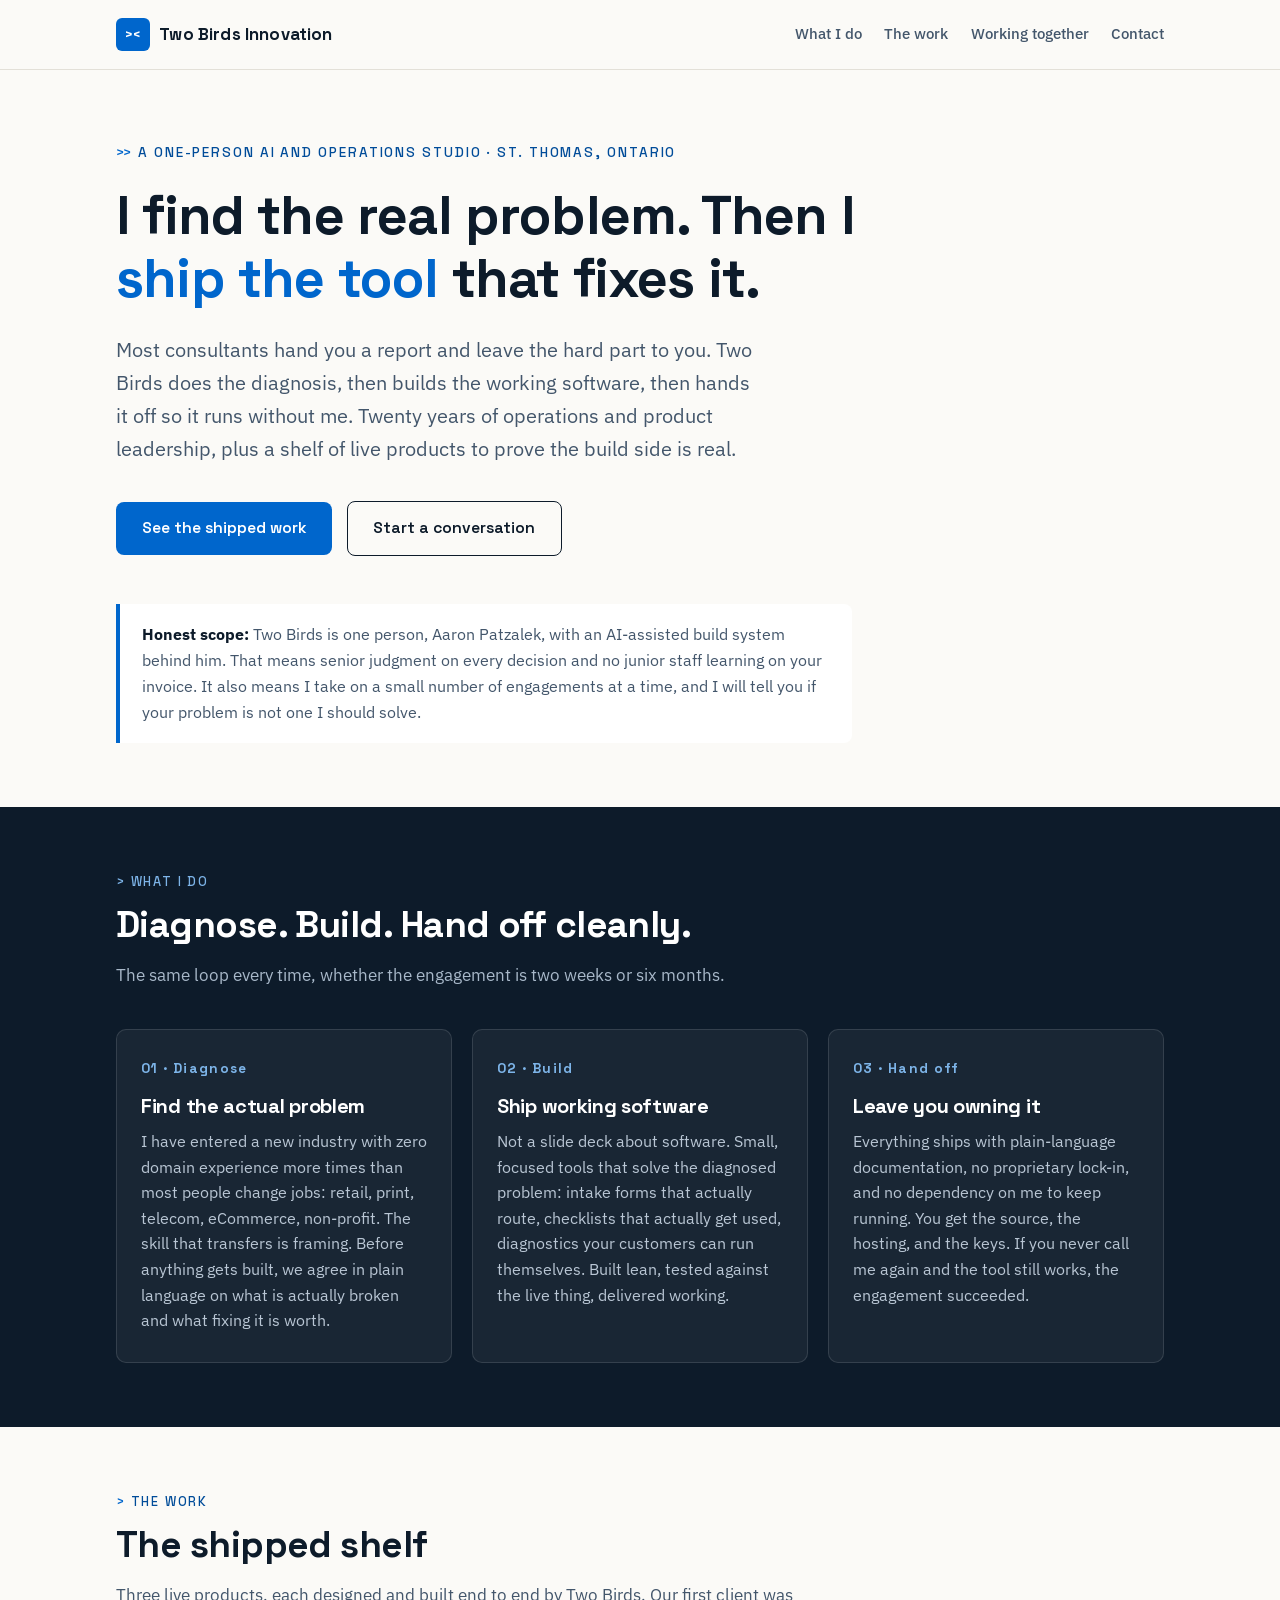
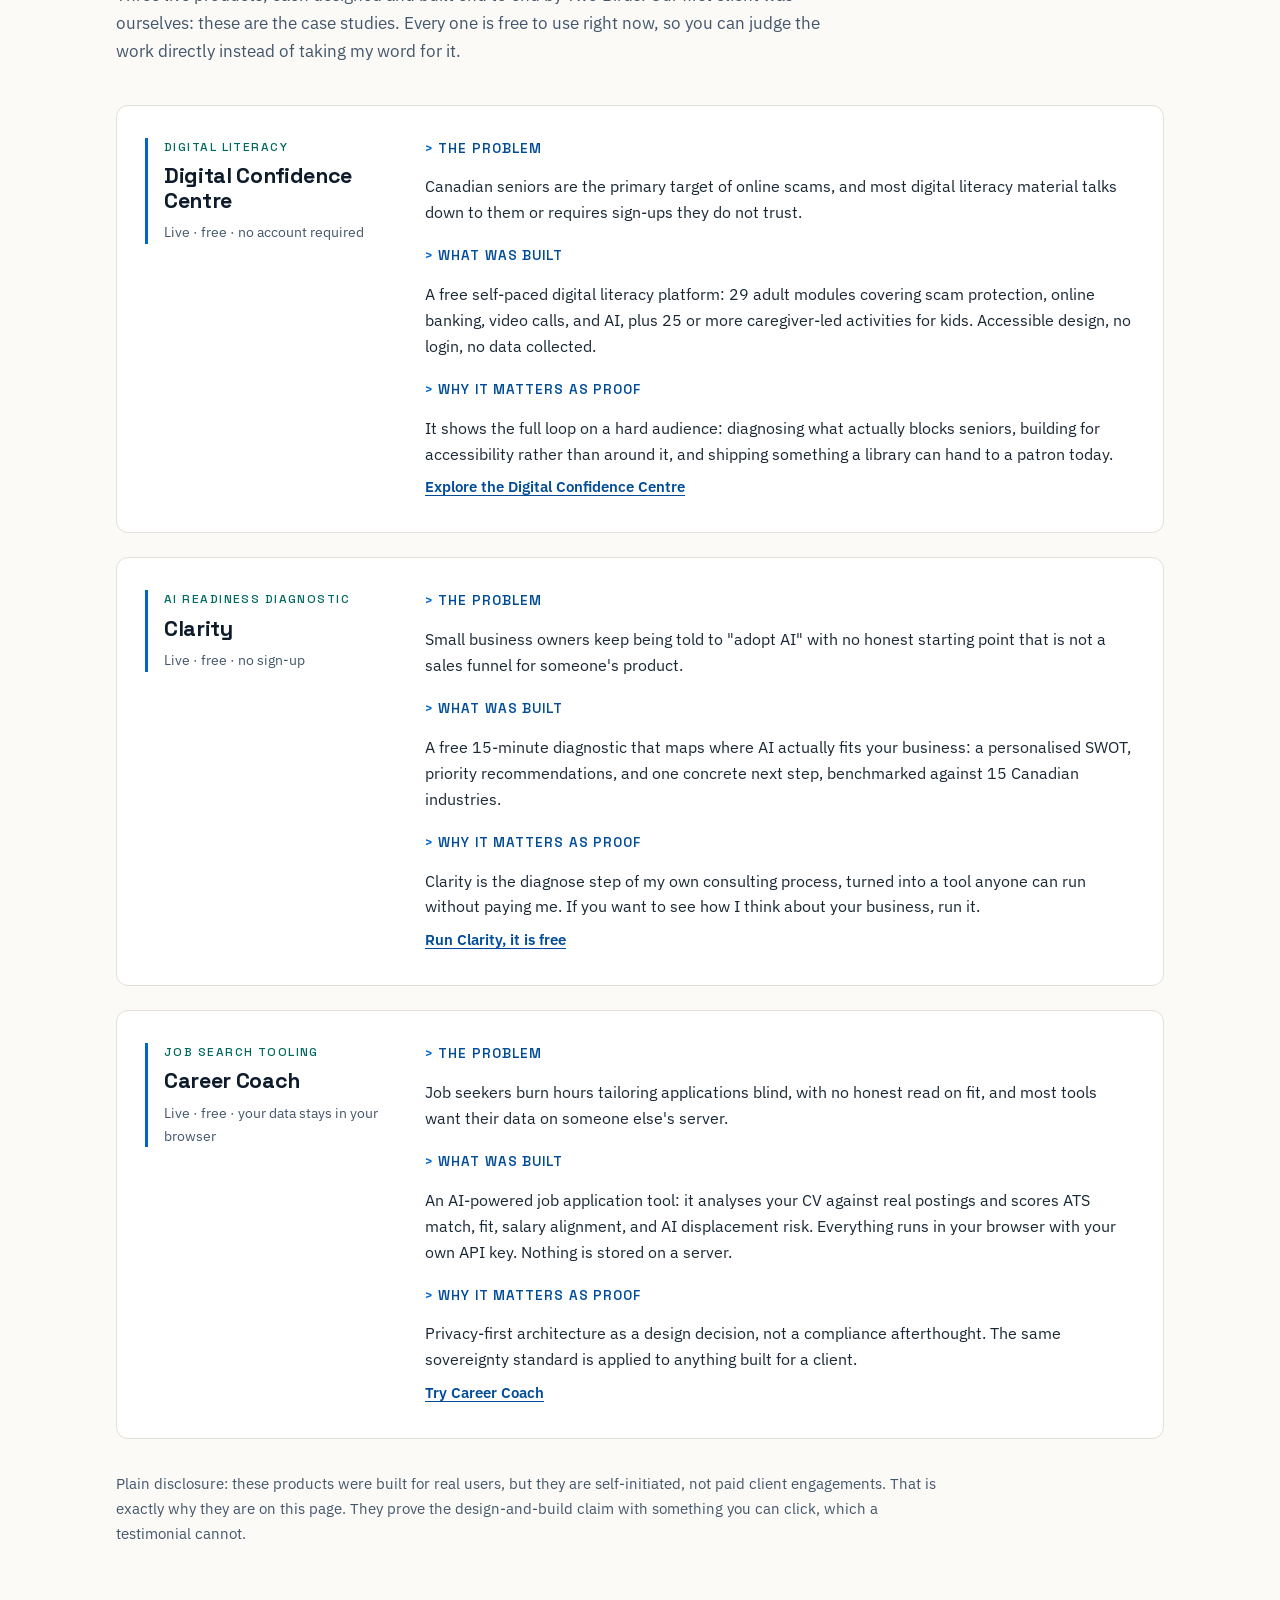
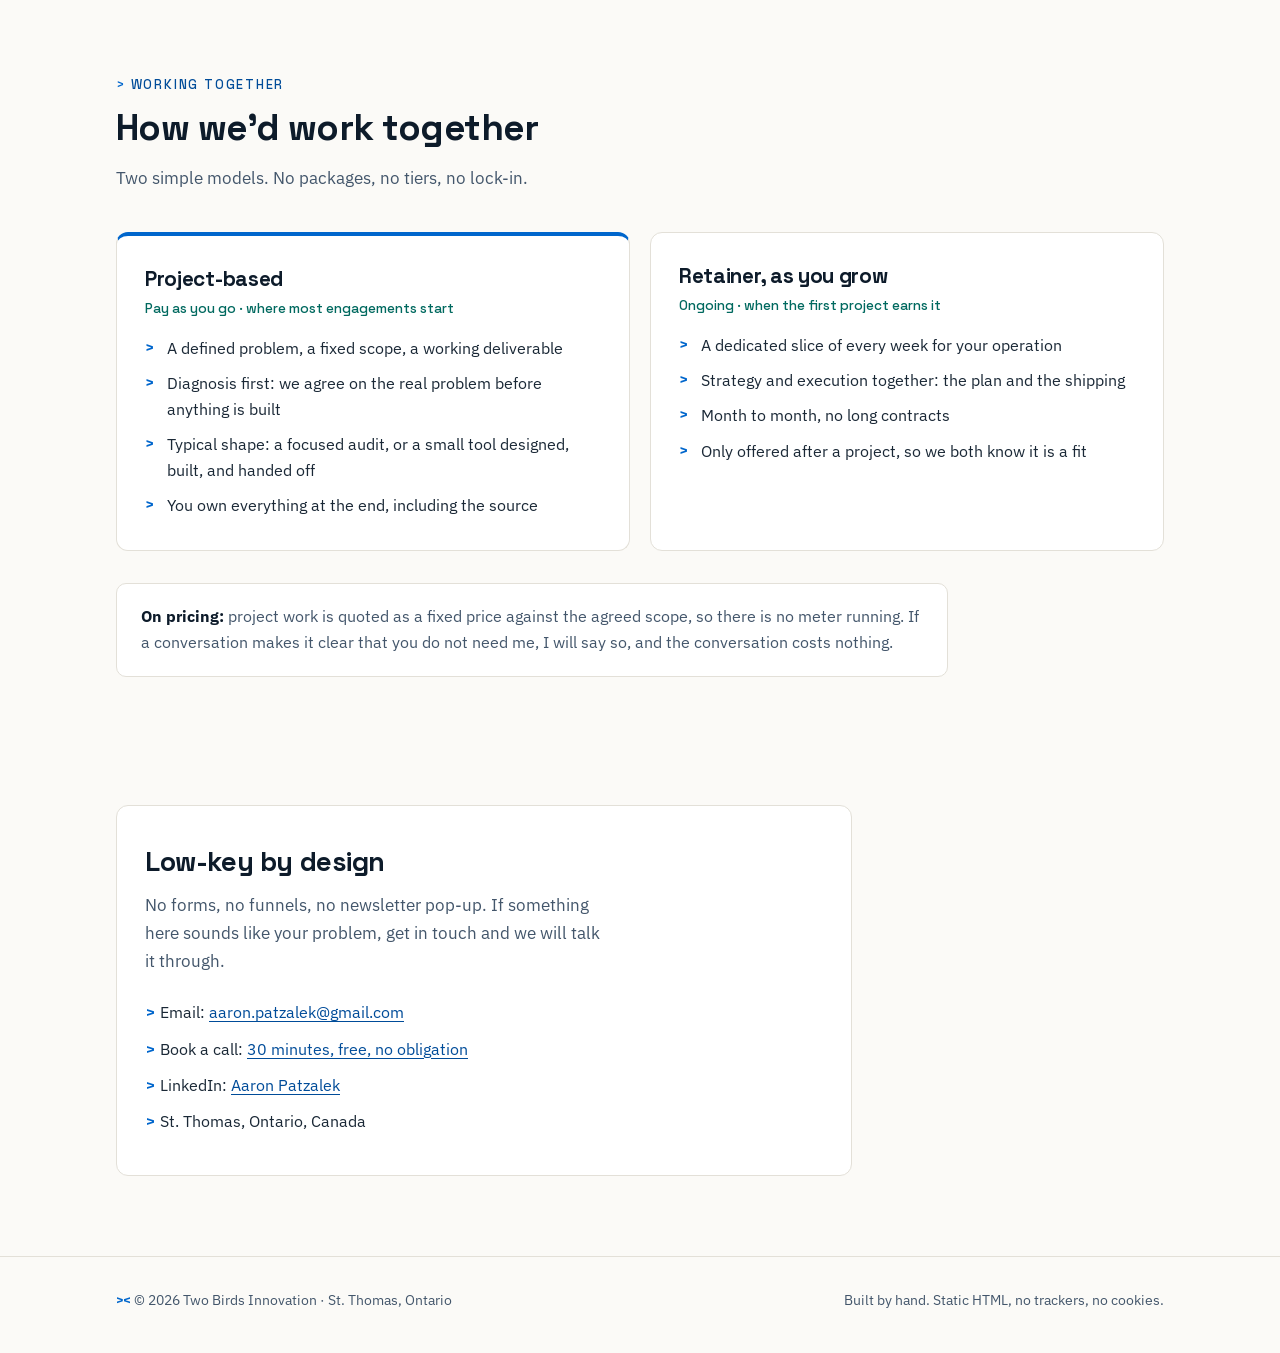
==== v2-lab/index.html @ 388120e2 "design(v2-lab): Two Birds consulting site v2 -- advise-and-ship positioning (lab only, live untouche" ====
<!DOCTYPE html>
<html lang="en-CA">
<head>
    <meta charset="UTF-8">
    <meta name="viewport" content="width=device-width, initial-scale=1.0">
    <title>Two Birds Innovation: I find the real problem, then I ship the tool that fixes it</title>
    <meta name="description" content="Two Birds Innovation is a one-person AI and operations studio in St. Thomas, Ontario. Diagnosis first, then working software, then a clean handoff. Proof: the Digital Confidence Centre, Clarity, and Career Coach, all designed and built here.">
    <meta name="robots" content="noindex, nofollow">
    <style>
        /* ============================================================
           Two Birds Innovation, v2 lab
           Brand: Two Birds Blue #0066CC, Deep Navy #0D1B2A, chevrons.
           Fonts: Space Grotesk (headings) + IBM Plex Sans (body),
           served locally from ./fonts/, no CDN. System fallbacks.
           ============================================================ */

        @font-face {
            font-family: 'Space Grotesk';
            src: url('fonts/space-grotesk/space-grotesk-latin.woff2') format('woff2');
            font-weight: 300 700;
            font-display: swap;
        }
        @font-face {
            font-family: 'IBM Plex Sans';
            src: url('fonts/ibm-plex-sans/ibm-plex-sans-var-latin.woff2') format('woff2');
            font-weight: 100 700;
            font-display: swap;
        }
        @font-face {
            font-family: 'IBM Plex Sans';
            src: url('fonts/ibm-plex-sans/ibm-plex-sans-italic-var-latin.woff2') format('woff2');
            font-weight: 100 700;
            font-style: italic;
            font-display: swap;
        }

        :root {
            color-scheme: light;
            --blue: #0066CC;
            --blue-deep: #004C99;
            --navy: #0D1B2A;
            --ink: #1a2836;
            --ink-soft: #43566b;
            --paper: #fbfaf7;
            --card: #ffffff;
            --line: #e3e0d8;
            --teal: #00695f;
            --heading: 'Space Grotesk', -apple-system, 'Segoe UI', sans-serif;
            --body: 'IBM Plex Sans', -apple-system, 'Segoe UI', sans-serif;
            --max: 68rem;
        }

        * { box-sizing: border-box; margin: 0; padding: 0; }

        html { scroll-behavior: smooth; }
        @media (prefers-reduced-motion: reduce) {
            html { scroll-behavior: auto; }
            *, *::before, *::after { transition: none !important; animation: none !important; }
        }

        body {
            font-family: var(--body);
            font-size: 1.0625rem;
            line-height: 1.65;
            color: var(--ink);
            background: var(--paper);
            -webkit-font-smoothing: antialiased;
        }

        h1, h2, h3 { font-family: var(--heading); color: var(--navy); line-height: 1.15; letter-spacing: -0.015em; }

        a { color: var(--blue-deep); text-decoration-thickness: 1px; text-underline-offset: 3px; }
        a:hover { color: var(--blue); }
        a:focus-visible, button:focus-visible {
            outline: 3px solid var(--blue);
            outline-offset: 3px;
            border-radius: 2px;
        }

        .skip-link {
            position: absolute;
            left: -9999px;
            top: 0;
            background: var(--navy);
            color: #fff;
            padding: 0.75rem 1.25rem;
            z-index: 100;
        }
        .skip-link:focus { left: 0.5rem; top: 0.5rem; }

        .wrap { max-width: var(--max); margin: 0 auto; padding: 0 1.25rem; }

        /* ---------- header ---------- */
        .site-header {
            border-bottom: 1px solid var(--line);
            background: var(--paper);
        }
        .site-header .wrap {
            display: flex;
            align-items: center;
            justify-content: space-between;
            gap: 1rem;
            padding-top: 1.1rem;
            padding-bottom: 1.1rem;
            flex-wrap: wrap;
        }
        .wordmark {
            display: inline-flex;
            align-items: center;
            gap: 0.6rem;
            font-family: var(--heading);
            font-weight: 700;
            font-size: 1.05rem;
            color: var(--navy);
            text-decoration: none;
            letter-spacing: 0.01em;
        }
        .wordmark:hover { color: var(--navy); }
        .chev-mark {
            display: inline-grid;
            place-items: center;
            width: 2.1rem;
            height: 2.1rem;
            background: var(--blue);
            color: #fff;
            border-radius: 6px;
            font-family: var(--heading);
            font-weight: 700;
            font-size: 0.85rem;
            line-height: 1;
            letter-spacing: -0.05em;
        }
        .site-nav { display: flex; gap: 1.4rem; flex-wrap: wrap; }
        .site-nav a {
            font-size: 0.92rem;
            font-weight: 500;
            color: var(--ink-soft);
            text-decoration: none;
        }
        .site-nav a:hover { color: var(--blue-deep); text-decoration: underline; }

        /* ---------- hero ---------- */
        .hero { padding: 4.5rem 0 4rem; }
        .hero .kicker {
            font-family: var(--heading);
            font-size: 0.85rem;
            font-weight: 500;
            letter-spacing: 0.14em;
            text-transform: uppercase;
            color: var(--blue-deep);
            margin-bottom: 1.25rem;
        }
        .hero .kicker::before { content: '\003E\003E\00A0\00A0'; color: var(--blue); letter-spacing: -0.1em; margin-right: 0.4em; }
        .hero h1 {
            font-size: clamp(2rem, 5.5vw, 3.4rem);
            font-weight: 700;
            max-width: 21ch;
            margin-bottom: 1.5rem;
        }
        .hero h1 em { font-style: normal; color: var(--blue); }
        .hero .lede {
            font-size: clamp(1.05rem, 2.2vw, 1.25rem);
            color: var(--ink-soft);
            max-width: 54ch;
            margin-bottom: 2.25rem;
        }
        .cta-row { display: flex; gap: 0.9rem; flex-wrap: wrap; align-items: center; }
        .btn {
            display: inline-block;
            font-family: var(--heading);
            font-weight: 600;
            font-size: 0.98rem;
            padding: 0.85rem 1.6rem;
            border-radius: 8px;
            text-decoration: none;
            transition: background-color 0.15s ease, color 0.15s ease;
        }
        .btn-primary { background: var(--blue); color: #fff; }
        .btn-primary:hover { background: var(--blue-deep); color: #fff; }
        .btn-ghost { color: var(--navy); border: 1.5px solid var(--navy); background: transparent; }
        .btn-ghost:hover { background: var(--navy); color: #fff; }

        .hero-honest {
            margin-top: 3rem;
            padding: 1.1rem 1.4rem;
            border-left: 4px solid var(--blue);
            background: #fff;
            border-radius: 0 8px 8px 0;
            max-width: 46rem;
            font-size: 0.98rem;
            color: var(--ink-soft);
        }
        .hero-honest strong { color: var(--navy); }

        /* ---------- section scaffolding ---------- */
        section { padding: 4rem 0; }
        .sec-head { margin-bottom: 2.5rem; max-width: 46rem; }
        .sec-head .kicker {
            font-family: var(--heading);
            font-size: 0.8rem;
            font-weight: 500;
            letter-spacing: 0.14em;
            text-transform: uppercase;
            color: var(--blue-deep);
            margin-bottom: 0.75rem;
        }
        .sec-head .kicker::before { content: '\003E\00A0'; color: var(--blue); }
        .sec-head h2 { font-size: clamp(1.6rem, 3.6vw, 2.3rem); margin-bottom: 0.9rem; }
        .sec-head p { color: var(--ink-soft); }

        /* ---------- what I do ---------- */
        .band { background: var(--navy); color: #dbe4ee; }
        .band .sec-head h2 { color: #fff; }
        .band .sec-head .kicker { color: #7db4e8; }
        .band .sec-head .kicker::before { color: #7db4e8; }
        .band .sec-head p { color: #a8b8c9; }
        .three-col {
            display: grid;
            gap: 1.25rem;
            grid-template-columns: 1fr;
        }
        @media (min-width: 760px) { .three-col { grid-template-columns: repeat(3, 1fr); } }
        .do-card {
            background: rgba(255, 255, 255, 0.05);
            border: 1px solid rgba(255, 255, 255, 0.12);
            border-radius: 10px;
            padding: 1.75rem 1.5rem;
        }
        .do-card .step {
            font-family: var(--heading);
            font-weight: 700;
            font-size: 0.85rem;
            letter-spacing: 0.1em;
            color: #7db4e8;
            margin-bottom: 0.9rem;
        }
        .do-card h3 { color: #fff; font-size: 1.25rem; margin-bottom: 0.7rem; }
        .do-card p { font-size: 0.97rem; color: #b9c6d4; }

        /* ---------- shelf / case studies ---------- */
        .case-list { display: grid; gap: 1.5rem; }
        .case {
            background: var(--card);
            border: 1px solid var(--line);
            border-radius: 12px;
            padding: 2rem 1.75rem;
            display: grid;
            gap: 1.5rem;
            grid-template-columns: 1fr;
        }
        @media (min-width: 820px) { .case { grid-template-columns: 16rem 1fr; } }
        .case-id { border-left: 3px solid var(--blue); padding-left: 1rem; align-self: start; }
        .case-id .tag {
            font-family: var(--heading);
            font-size: 0.75rem;
            font-weight: 500;
            letter-spacing: 0.12em;
            text-transform: uppercase;
            color: var(--teal);
            display: block;
            margin-bottom: 0.4rem;
        }
        .case-id h3 { font-size: 1.35rem; margin-bottom: 0.5rem; }
        .case-id .status { font-size: 0.85rem; color: var(--ink-soft); }
        .case-body dl { display: grid; gap: 0.9rem; }
        .case-body dt {
            font-family: var(--heading);
            font-weight: 600;
            font-size: 0.85rem;
            letter-spacing: 0.08em;
            text-transform: uppercase;
            color: var(--blue-deep);
        }
        .case-body dt::before { content: '\003E\00A0'; color: var(--blue); }
        .case-body dd { font-size: 0.98rem; color: var(--ink); margin-bottom: 0.3rem; }
        .case-body .case-link { font-weight: 600; font-size: 0.95rem; }

        .shelf-note {
            margin-top: 2rem;
            font-size: 0.95rem;
            color: var(--ink-soft);
            max-width: 52rem;
        }

        /* ---------- how we'd work ---------- */
        .work-grid { display: grid; gap: 1.25rem; grid-template-columns: 1fr; }
        @media (min-width: 760px) { .work-grid { grid-template-columns: 1fr 1fr; } }
        .work-card {
            background: var(--card);
            border: 1px solid var(--line);
            border-radius: 12px;
            padding: 2rem 1.75rem;
        }
        .work-card.lead-card { border-top: 4px solid var(--blue); }
        .work-card h3 { font-size: 1.3rem; margin-bottom: 0.35rem; }
        .work-card .model {
            font-family: var(--heading);
            font-size: 0.85rem;
            color: var(--teal);
            font-weight: 500;
            margin-bottom: 1rem;
        }
        .work-card ul { list-style: none; display: grid; gap: 0.6rem; margin-bottom: 0; }
        .work-card li { padding-left: 1.4rem; position: relative; font-size: 0.97rem; }
        .work-card li::before {
            content: '\003E';
            position: absolute;
            left: 0;
            color: var(--blue);
            font-family: var(--heading);
            font-weight: 700;
        }
        .work-plain {
            margin-top: 2rem;
            padding: 1.25rem 1.5rem;
            background: #fff;
            border: 1px solid var(--line);
            border-radius: 10px;
            font-size: 0.97rem;
            color: var(--ink-soft);
            max-width: 52rem;
        }
        .work-plain strong { color: var(--navy); }

        /* ---------- contact ---------- */
        .contact { padding-bottom: 5rem; }
        .contact-inner {
            border: 1px solid var(--line);
            border-radius: 12px;
            background: var(--card);
            padding: 2.5rem 1.75rem;
            max-width: 46rem;
        }
        .contact-inner h2 { font-size: 1.7rem; margin-bottom: 0.9rem; }
        .contact-inner p { color: var(--ink-soft); margin-bottom: 1.5rem; max-width: 46ch; }
        .contact-lines { list-style: none; display: grid; gap: 0.55rem; font-size: 1rem; }
        .contact-lines li::before { content: '\003E\00A0'; color: var(--blue); font-family: var(--heading); font-weight: 700; }

        /* ---------- footer ---------- */
        .site-footer {
            border-top: 1px solid var(--line);
            padding: 2rem 0 2.5rem;
            font-size: 0.88rem;
            color: var(--ink-soft);
        }
        .site-footer .wrap { display: flex; justify-content: space-between; gap: 1rem; flex-wrap: wrap; }
        .foot-chev { font-family: var(--heading); color: var(--blue); font-weight: 700; letter-spacing: -0.05em; }
    </style>
</head>
<body>
    <a href="#main" class="skip-link">Skip to main content</a>

    <header class="site-header">
        <div class="wrap">
            <a href="#main" class="wordmark">
                <span class="chev-mark" aria-hidden="true">&gt;&lt;</span>
                Two Birds Innovation
            </a>
            <nav class="site-nav" aria-label="Main navigation">
                <a href="#what-i-do">What I do</a>
                <a href="#shelf">The work</a>
                <a href="#working-together">Working together</a>
                <a href="#contact">Contact</a>
            </nav>
        </div>
    </header>

    <main id="main">

        <!-- ================= HERO ================= -->
        <section class="hero" aria-labelledby="hero-h">
            <div class="wrap">
                <p class="kicker">A one-person AI and operations studio &middot; St. Thomas, Ontario</p>
                <h1 id="hero-h">I find the real problem. Then I <em>ship the tool</em> that fixes it.</h1>
                <p class="lede">
                    Most consultants hand you a report and leave the hard part to you.
                    Two Birds does the diagnosis, then builds the working software, then hands it
                    off so it runs without me. Twenty years of operations and product leadership,
                    plus a shelf of live products to prove the build side is real.
                </p>
                <div class="cta-row">
                    <a class="btn btn-primary" href="#shelf">See the shipped work</a>
                    <a class="btn btn-ghost" href="#contact">Start a conversation</a>
                </div>
                <p class="hero-honest">
                    <strong>Honest scope:</strong> Two Birds is one person, Aaron Patzalek, with an
                    AI-assisted build system behind him. That means senior judgment on every decision
                    and no junior staff learning on your invoice. It also means I take on a small
                    number of engagements at a time, and I will tell you if your problem is not one
                    I should solve.
                </p>
            </div>
        </section>

        <!-- ================= WHAT I DO ================= -->
        <section id="what-i-do" class="band" aria-labelledby="what-h">
            <div class="wrap">
                <div class="sec-head">
                    <p class="kicker">What I do</p>
                    <h2 id="what-h">Diagnose. Build. Hand off cleanly.</h2>
                    <p>The same loop every time, whether the engagement is two weeks or six months.</p>
                </div>
                <div class="three-col">
                    <div class="do-card">
                        <p class="step">01 &middot; Diagnose</p>
                        <h3>Find the actual problem</h3>
                        <p>
                            I have entered a new industry with zero domain experience more times than
                            most people change jobs: retail, print, telecom, eCommerce, non-profit.
                            The skill that transfers is framing. Before anything gets built, we agree
                            in plain language on what is actually broken and what fixing it is worth.
                        </p>
                    </div>
                    <div class="do-card">
                        <p class="step">02 &middot; Build</p>
                        <h3>Ship working software</h3>
                        <p>
                            Not a slide deck about software. Small, focused tools that solve the
                            diagnosed problem: intake forms that actually route, checklists that
                            actually get used, diagnostics your customers can run themselves.
                            Built lean, tested against the live thing, delivered working.
                        </p>
                    </div>
                    <div class="do-card">
                        <p class="step">03 &middot; Hand off</p>
                        <h3>Leave you owning it</h3>
                        <p>
                            Everything ships with plain-language documentation, no proprietary lock-in,
                            and no dependency on me to keep running. You get the source, the hosting,
                            and the keys. If you never call me again and the tool still works, the
                            engagement succeeded.
                        </p>
                    </div>
                </div>
            </div>
        </section>

        <!-- ================= THE SHIPPED SHELF ================= -->
        <section id="shelf" aria-labelledby="shelf-h">
            <div class="wrap">
                <div class="sec-head">
                    <p class="kicker">The work</p>
                    <h2 id="shelf-h">The shipped shelf</h2>
                    <p>
                        Three live products, each designed and built end to end by Two Birds.
                        Our first client was ourselves: these are the case studies. Every one is
                        free to use right now, so you can judge the work directly instead of
                        taking my word for it.
                    </p>
                </div>

                <div class="case-list">

                    <article class="case" aria-labelledby="case-dcc">
                        <div class="case-id">
                            <span class="tag">Digital literacy</span>
                            <h3 id="case-dcc">Digital Confidence Centre</h3>
                            <p class="status">Live &middot; free &middot; no account required</p>
                        </div>
                        <div class="case-body">
                            <dl>
                                <dt>The problem</dt>
                                <dd>
                                    Canadian seniors are the primary target of online scams, and most
                                    digital literacy material talks down to them or requires sign-ups
                                    they do not trust.
                                </dd>
                                <dt>What was built</dt>
                                <dd>
                                    A free self-paced digital literacy platform: 29 adult modules
                                    covering scam protection, online banking, video calls, and AI,
                                    plus 25 or more caregiver-led activities for kids. Accessible design,
                                    no login, no data collected.
                                </dd>
                                <dt>Why it matters as proof</dt>
                                <dd>
                                    It shows the full loop on a hard audience: diagnosing what actually
                                    blocks seniors, building for accessibility rather than around it,
                                    and shipping something a library can hand to a patron today.
                                </dd>
                            </dl>
                            <p><a class="case-link" href="https://twobirds-kramerica.github.io/digital-confidence/" target="_blank" rel="noopener">Explore the Digital Confidence Centre</a></p>
                        </div>
                    </article>

                    <article class="case" aria-labelledby="case-clarity">
                        <div class="case-id">
                            <span class="tag">AI readiness diagnostic</span>
                            <h3 id="case-clarity">Clarity</h3>
                            <p class="status">Live &middot; free &middot; no sign-up</p>
                        </div>
                        <div class="case-body">
                            <dl>
                                <dt>The problem</dt>
                                <dd>
                                    Small business owners keep being told to "adopt AI" with no honest
                                    starting point that is not a sales funnel for someone's product.
                                </dd>
                                <dt>What was built</dt>
                                <dd>
                                    A free 15-minute diagnostic that maps where AI actually fits your
                                    business: a personalised SWOT, priority recommendations, and one
                                    concrete next step, benchmarked against 15 Canadian industries.
                                </dd>
                                <dt>Why it matters as proof</dt>
                                <dd>
                                    Clarity is the diagnose step of my own consulting process, turned
                                    into a tool anyone can run without paying me. If you want to see
                                    how I think about your business, run it.
                                </dd>
                            </dl>
                            <p><a class="case-link" href="https://twobirds-kramerica.github.io/clarity/" target="_blank" rel="noopener">Run Clarity, it is free</a></p>
                        </div>
                    </article>

                    <article class="case" aria-labelledby="case-cc">
                        <div class="case-id">
                            <span class="tag">Job search tooling</span>
                            <h3 id="case-cc">Career Coach</h3>
                            <p class="status">Live &middot; free &middot; your data stays in your browser</p>
                        </div>
                        <div class="case-body">
                            <dl>
                                <dt>The problem</dt>
                                <dd>
                                    Job seekers burn hours tailoring applications blind, with no honest
                                    read on fit, and most tools want their data on someone else's server.
                                </dd>
                                <dt>What was built</dt>
                                <dd>
                                    An AI-powered job application tool: it analyses your CV against real
                                    postings and scores ATS match, fit, salary alignment, and AI
                                    displacement risk. Everything runs in your browser with your own
                                    API key. Nothing is stored on a server.
                                </dd>
                                <dt>Why it matters as proof</dt>
                                <dd>
                                    Privacy-first architecture as a design decision, not a compliance
                                    afterthought. The same sovereignty standard is applied to anything
                                    built for a client.
                                </dd>
                            </dl>
                            <p><a class="case-link" href="https://twobirds-kramerica.github.io/career-coach/" target="_blank" rel="noopener">Try Career Coach</a></p>
                        </div>
                    </article>

                </div>

                <p class="shelf-note">
                    Plain disclosure: these products were built for real users, but they are
                    self-initiated, not paid client engagements. That is exactly why they are on
                    this page. They prove the design-and-build claim with something you can click,
                    which a testimonial cannot.
                </p>
            </div>
        </section>

        <!-- ================= WORKING TOGETHER ================= -->
        <section id="working-together" aria-labelledby="work-h">
            <div class="wrap">
                <div class="sec-head">
                    <p class="kicker">Working together</p>
                    <h2 id="work-h">How we'd work together</h2>
                    <p>Two simple models. No packages, no tiers, no lock-in.</p>
                </div>
                <div class="work-grid">
                    <div class="work-card lead-card">
                        <h3>Project-based</h3>
                        <p class="model">Pay as you go &middot; where most engagements start</p>
                        <ul>
                            <li>A defined problem, a fixed scope, a working deliverable</li>
                            <li>Diagnosis first: we agree on the real problem before anything is built</li>
                            <li>Typical shape: a focused audit, or a small tool designed, built, and handed off</li>
                            <li>You own everything at the end, including the source</li>
                        </ul>
                    </div>
                    <div class="work-card">
                        <h3>Retainer, as you grow</h3>
                        <p class="model">Ongoing &middot; when the first project earns it</p>
                        <ul>
                            <li>A dedicated slice of every week for your operation</li>
                            <li>Strategy and execution together: the plan and the shipping</li>
                            <li>Month to month, no long contracts</li>
                            <li>Only offered after a project, so we both know it is a fit</li>
                        </ul>
                    </div>
                </div>
                <p class="work-plain">
                    <strong>On pricing:</strong> project work is quoted as a fixed price against the
                    agreed scope, so there is no meter running. If a conversation makes it clear that
                    you do not need me, I will say so, and the conversation costs nothing.
                </p>
            </div>
        </section>

        <!-- ================= CONTACT ================= -->
        <section id="contact" class="contact" aria-labelledby="contact-h">
            <div class="wrap">
                <div class="contact-inner">
                    <h2 id="contact-h">Low-key by design</h2>
                    <p>
                        No forms, no funnels, no newsletter pop-up. If something here sounds like
                        your problem, get in touch and we will talk it through.
                    </p>
                    <ul class="contact-lines">
                        <li>Email: <a href="mailto:aaron.patzalek@gmail.com">aaron.patzalek@gmail.com</a></li>
                        <li>Book a call: <a href="https://calendly.com/twobirdsinnovation/30min" target="_blank" rel="noopener">30 minutes, free, no obligation</a></li>
                        <li>LinkedIn: <a href="https://linkedin.com/in/aaronpatzalek" target="_blank" rel="noopener">Aaron Patzalek</a></li>
                        <li>St. Thomas, Ontario, Canada</li>
                    </ul>
                </div>
            </div>
        </section>

    </main>

    <footer class="site-footer">
        <div class="wrap">
            <p><span class="foot-chev" aria-hidden="true">&gt;&lt;</span> &copy; 2026 Two Birds Innovation &middot; St. Thomas, Ontario</p>
            <p>Built by hand. Static HTML, no trackers, no cookies.</p>
        </div>
    </footer>
</body>
</html>
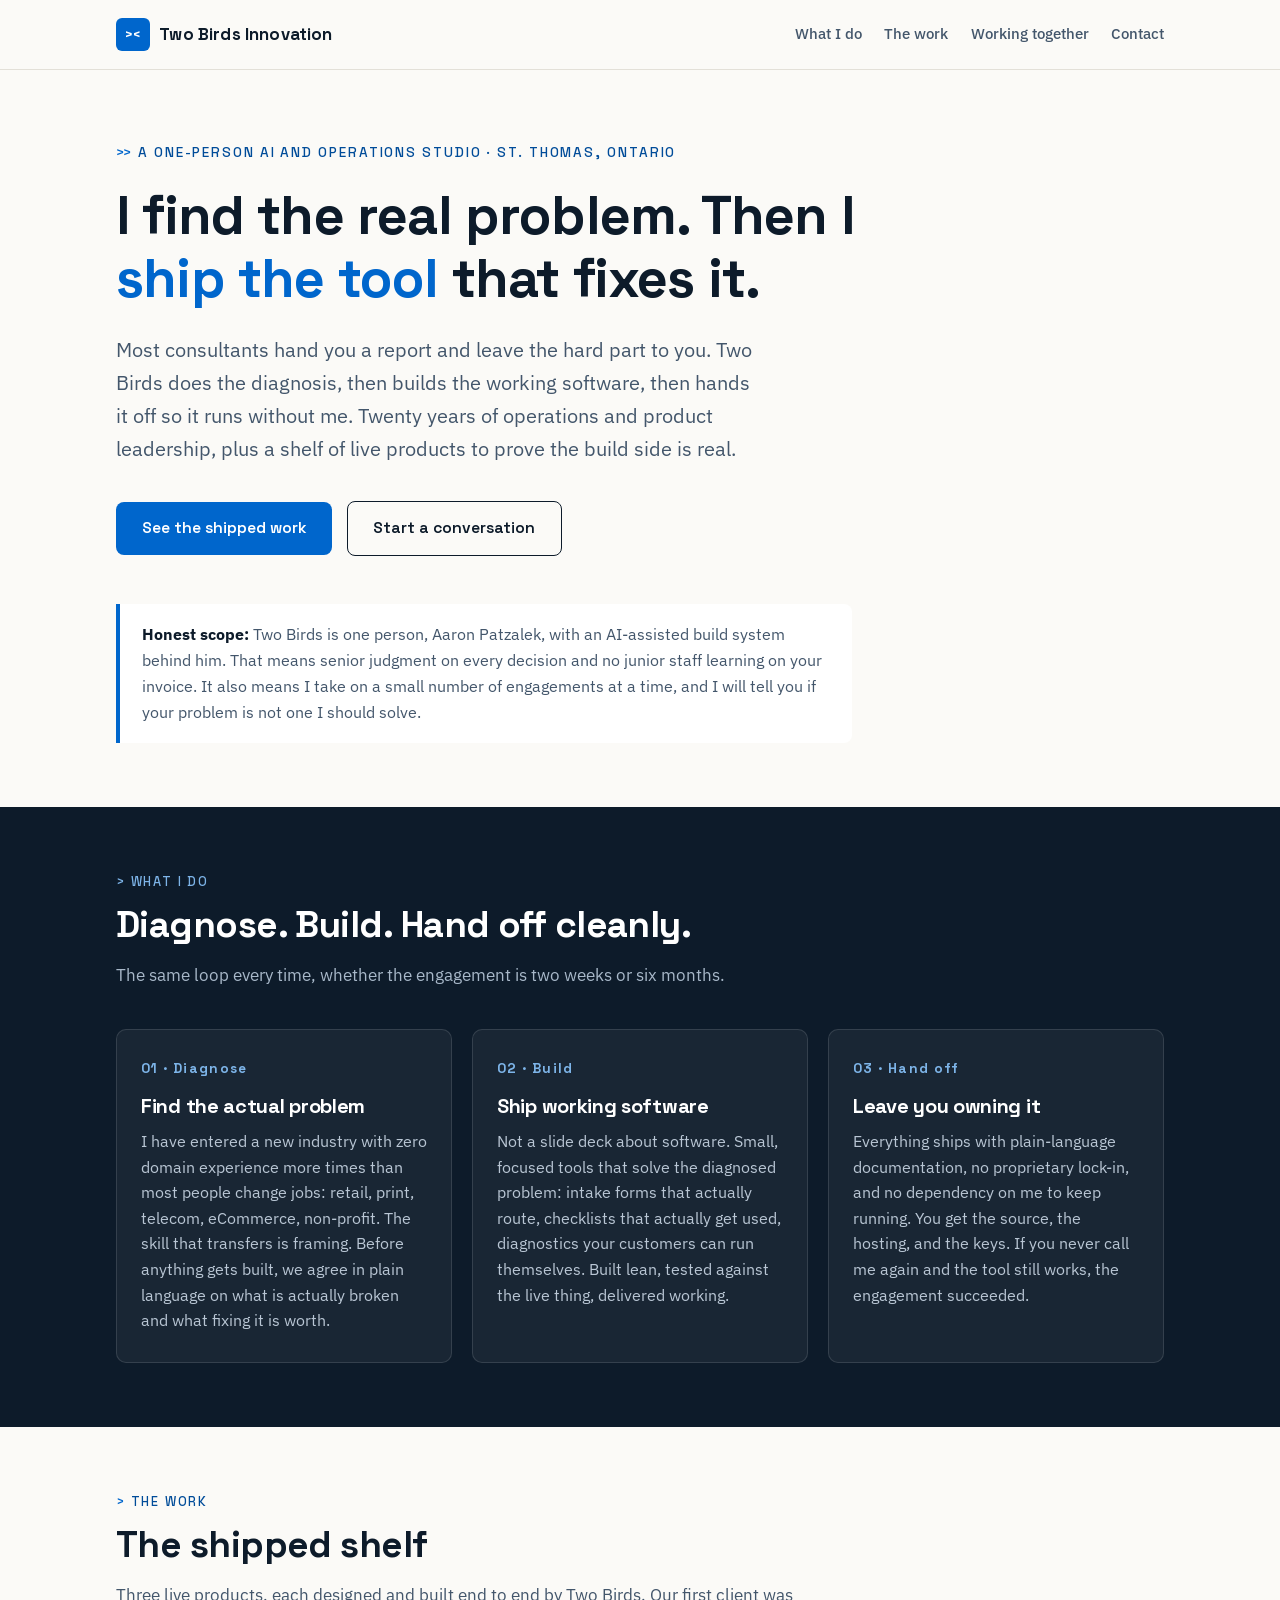
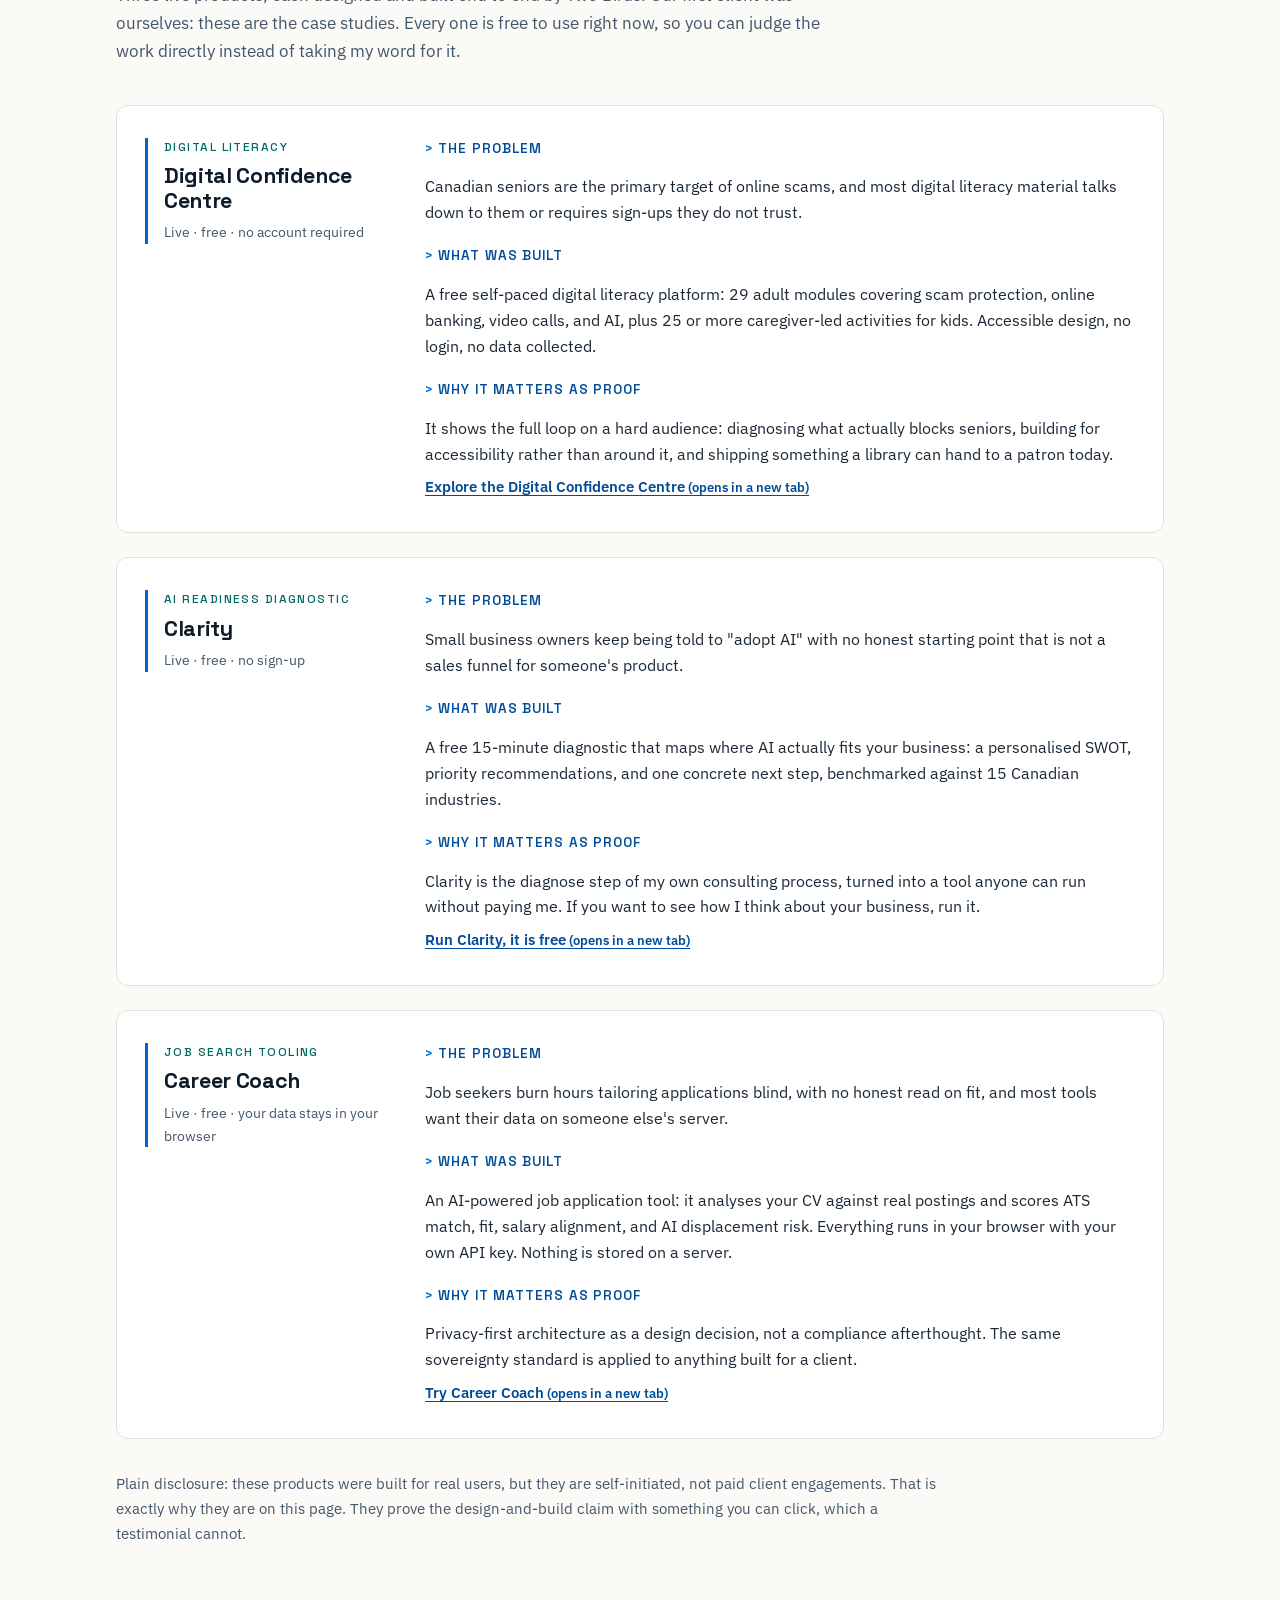
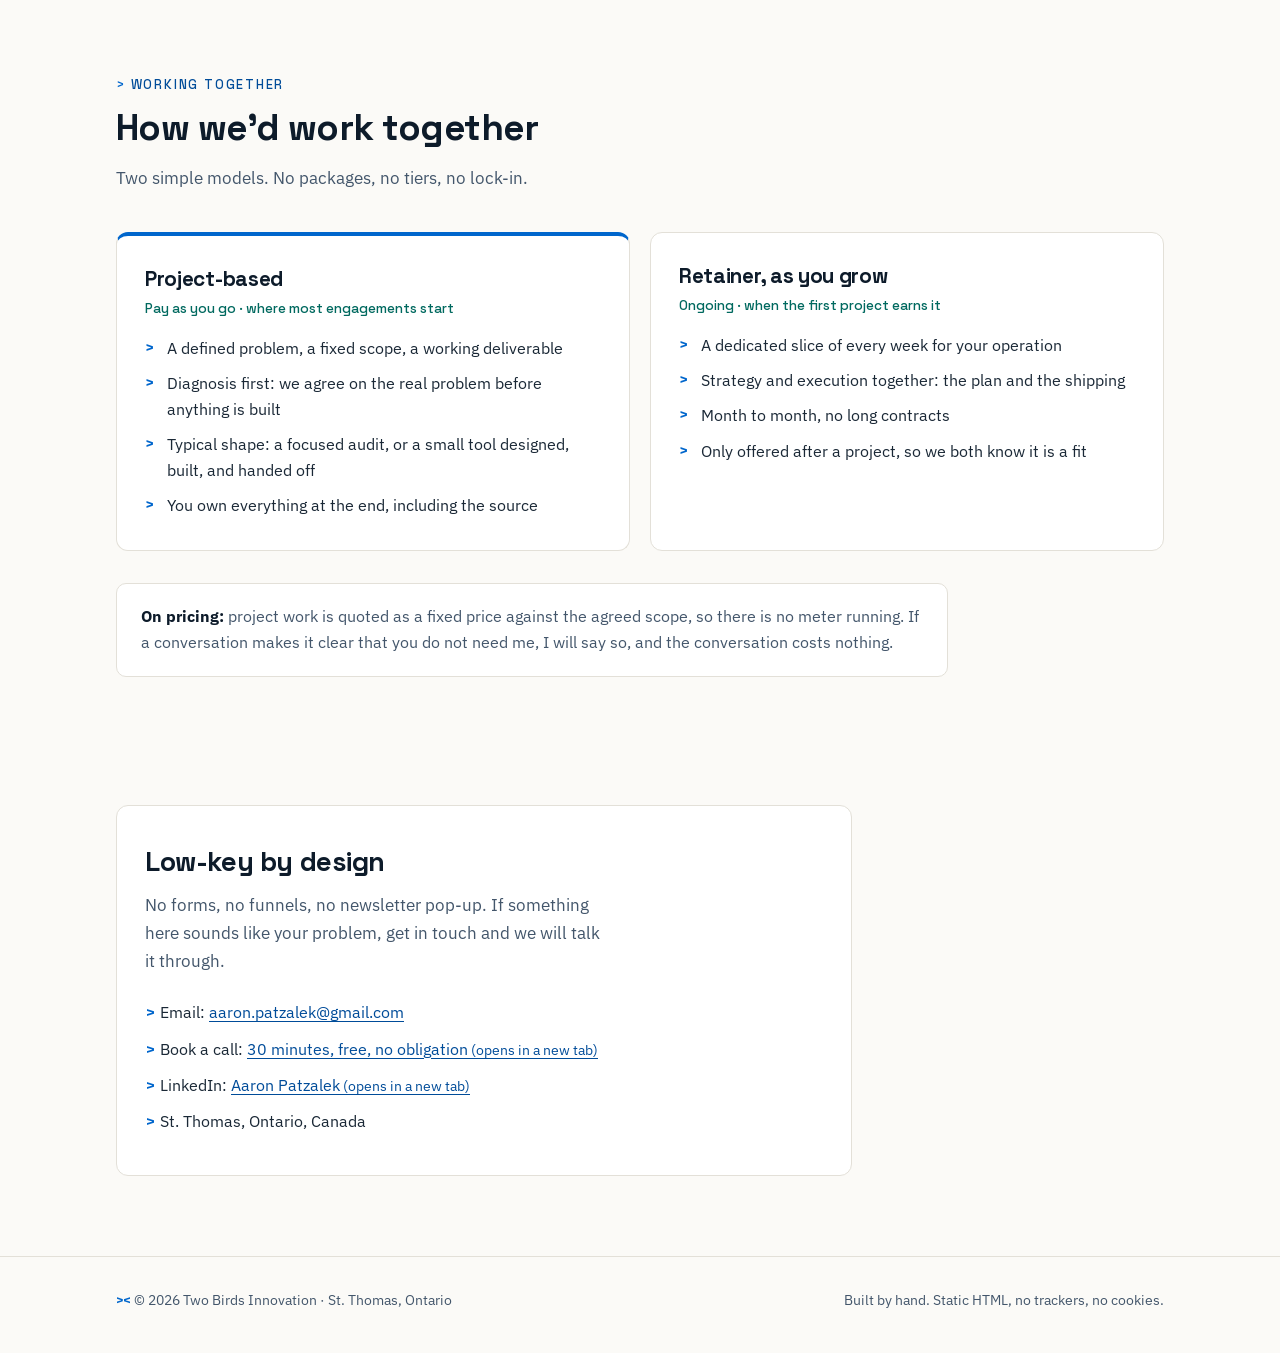
==== commit d7ff638b: "fix(v2-lab): consent-first feedback widget + external-link framing (portfolio-wide pass) Two univers" ====
--- a/v2-lab/index.html
+++ b/v2-lab/index.html
@@ -76,6 +76,9 @@
             outline-offset: 3px;
             border-radius: 2px;
         }
+
+        /* External-link framing: every off-site link says so, in words. */
+        .ext-note { font-family: var(--body); font-size: 0.85em; color: inherit; white-space: nowrap; }
 
         .skip-link {
             position: absolute;
@@ -620,5 +623,28 @@
             <p>Built by hand. Static HTML, no trackers, no cookies.</p>
         </div>
     </footer>
+
+    <script>
+      // External-link framing: every off-site link opens in a new tab and
+      // says so, in words, so nobody is silently taken away from the site.
+      (function () {
+        var extLinks = document.querySelectorAll('a[href^="http"]');
+        for (var li = 0; li < extLinks.length; li++) {
+          var extA = extLinks[li];
+          if (extA.hostname === window.location.hostname) { continue; }
+          extA.setAttribute('target', '_blank');
+          var relParts = (extA.getAttribute('rel') || '').split(/\s+/).filter(Boolean);
+          if (relParts.indexOf('noopener') === -1) { relParts.push('noopener'); }
+          if (relParts.indexOf('noreferrer') === -1) { relParts.push('noreferrer'); }
+          extA.setAttribute('rel', relParts.join(' '));
+          if (!extA.querySelector('.ext-note')) {
+            var extNote = document.createElement('span');
+            extNote.className = 'ext-note';
+            extNote.textContent = ' (opens in a new tab)';
+            extA.appendChild(extNote);
+          }
+        }
+      })();
+    </script>
 </body>
 </html>
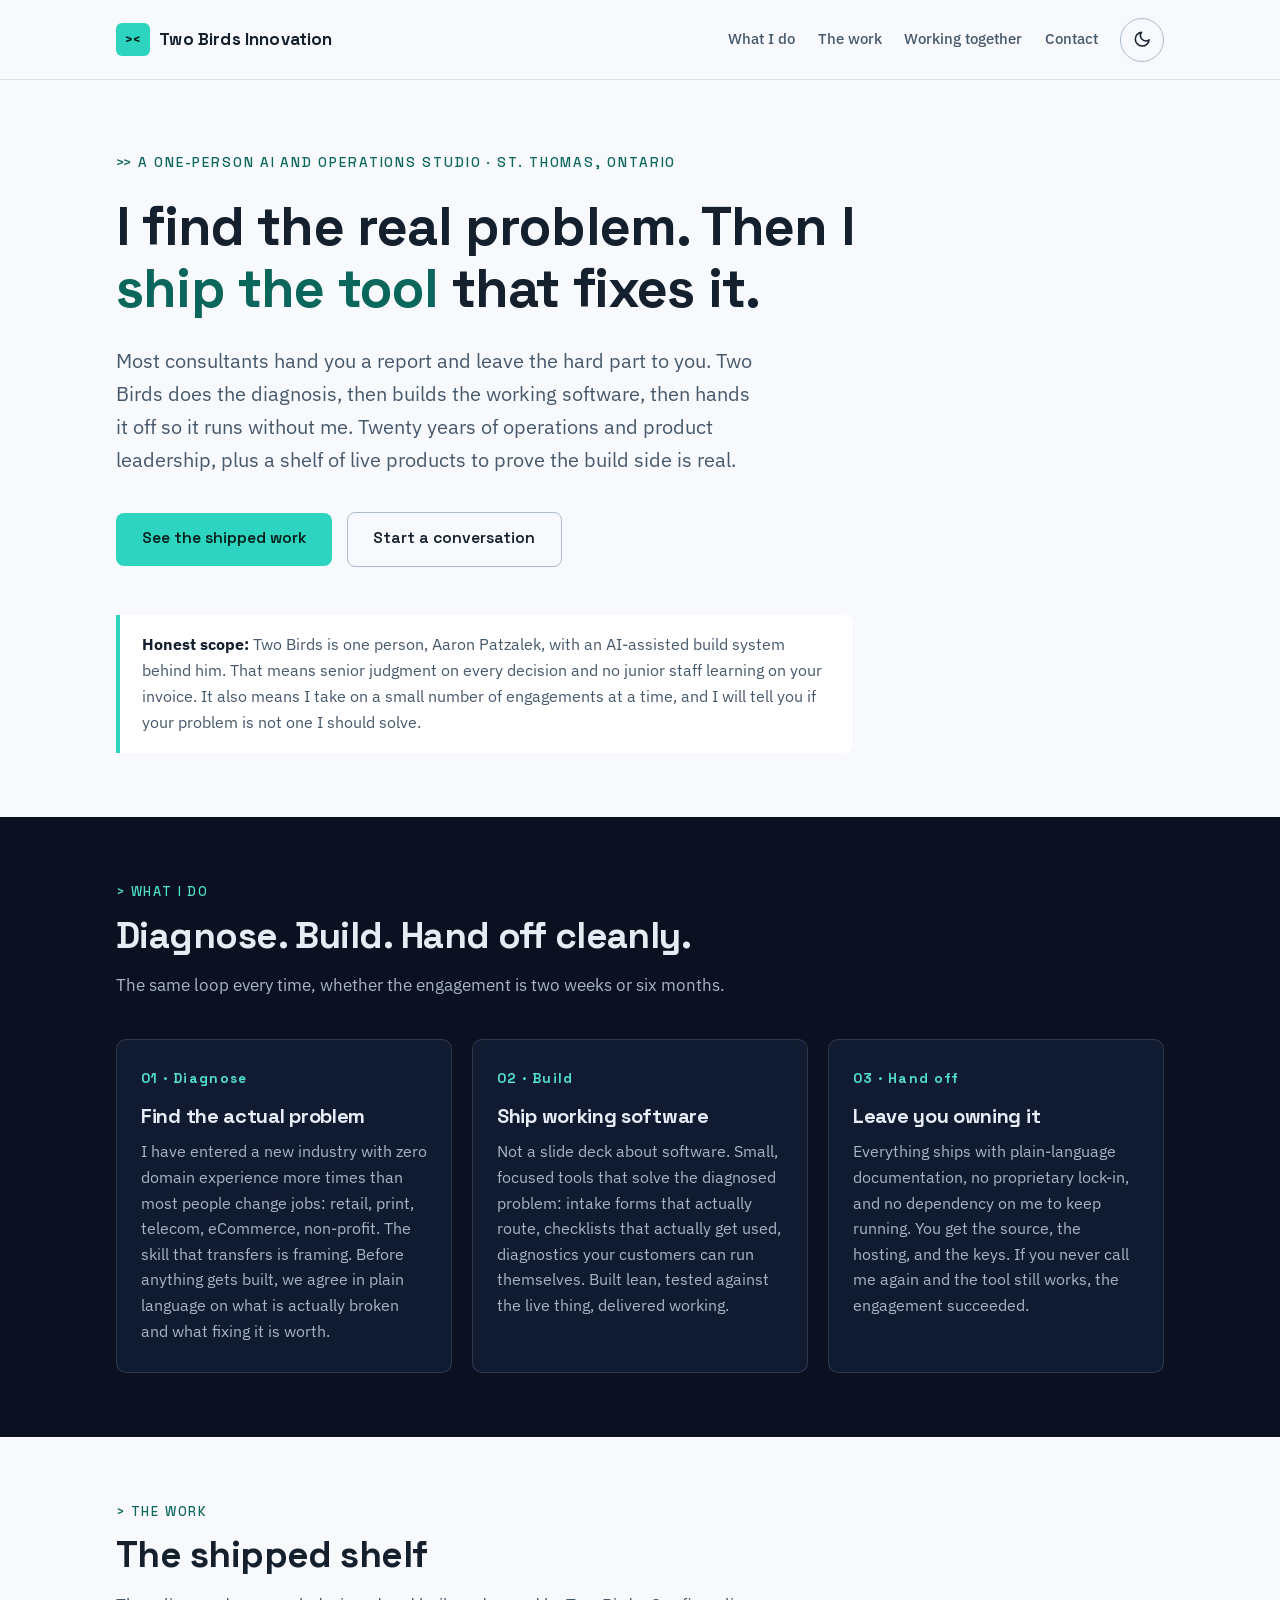
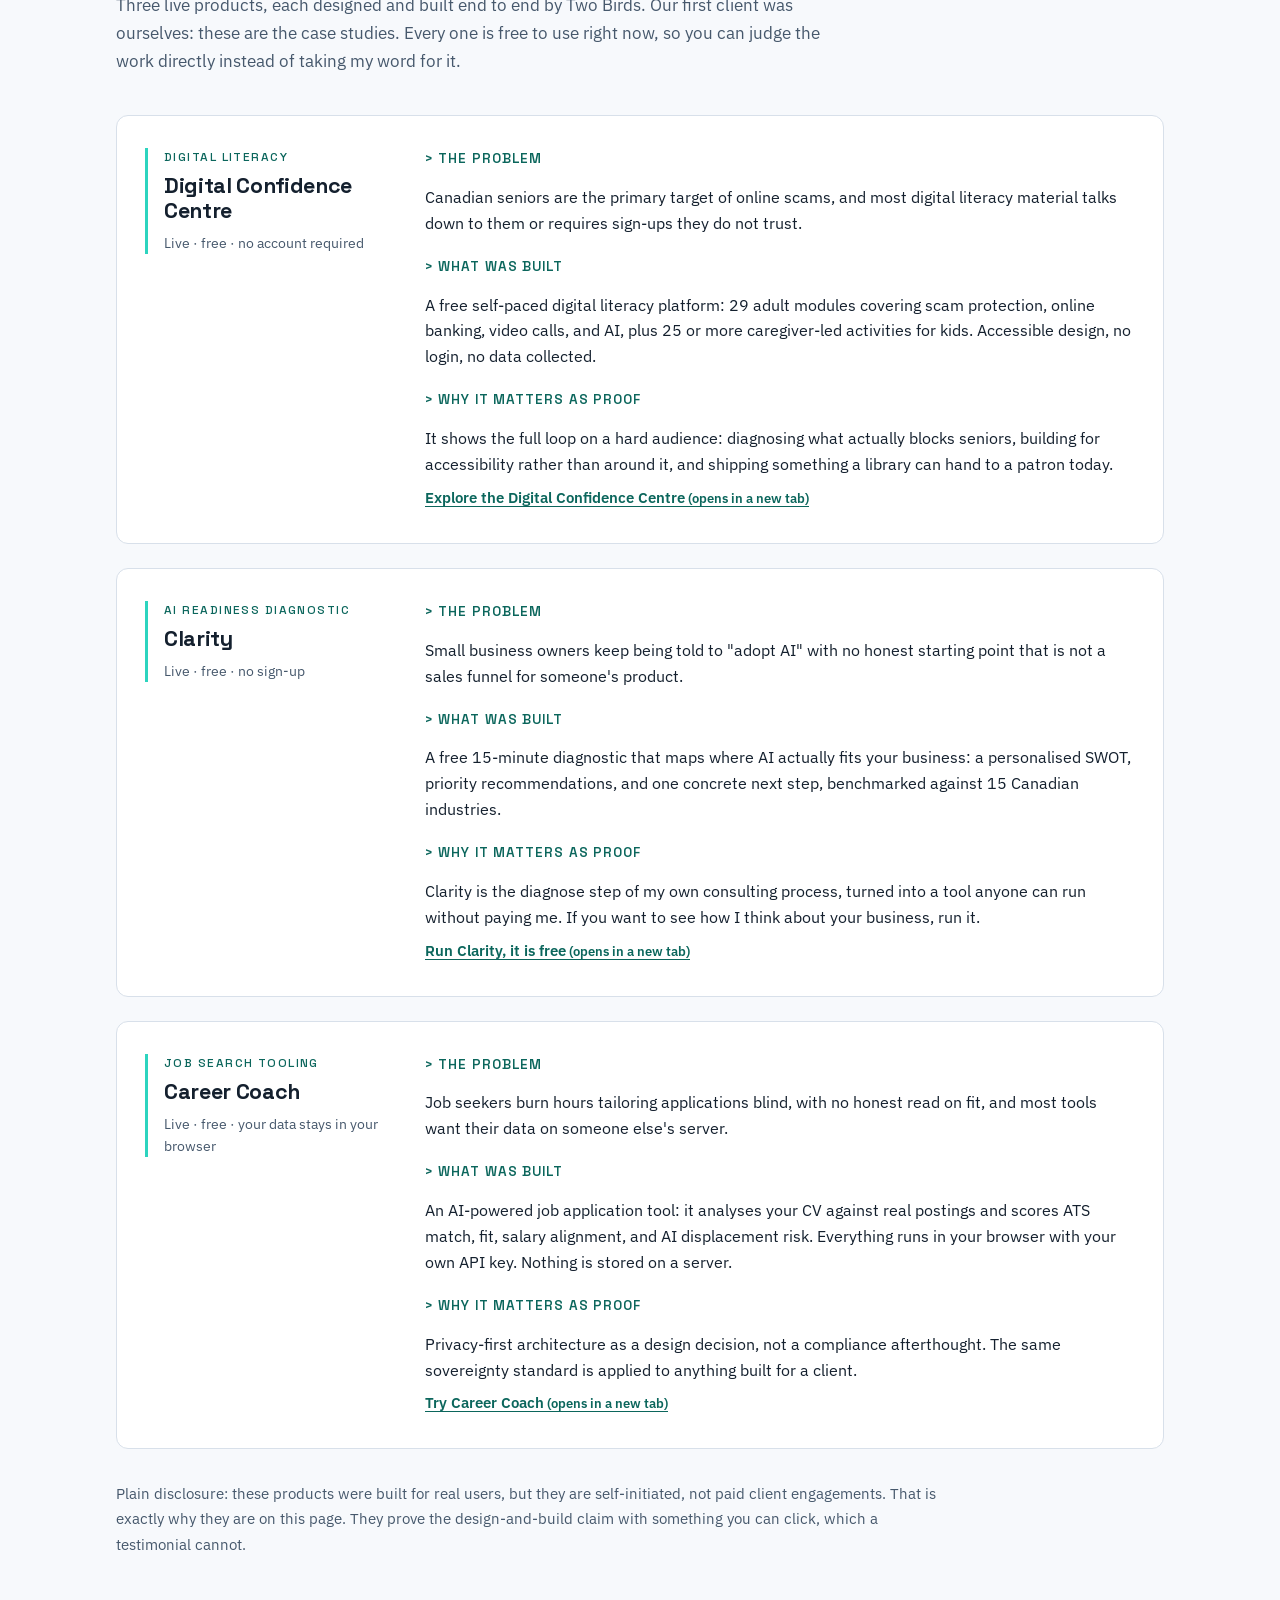
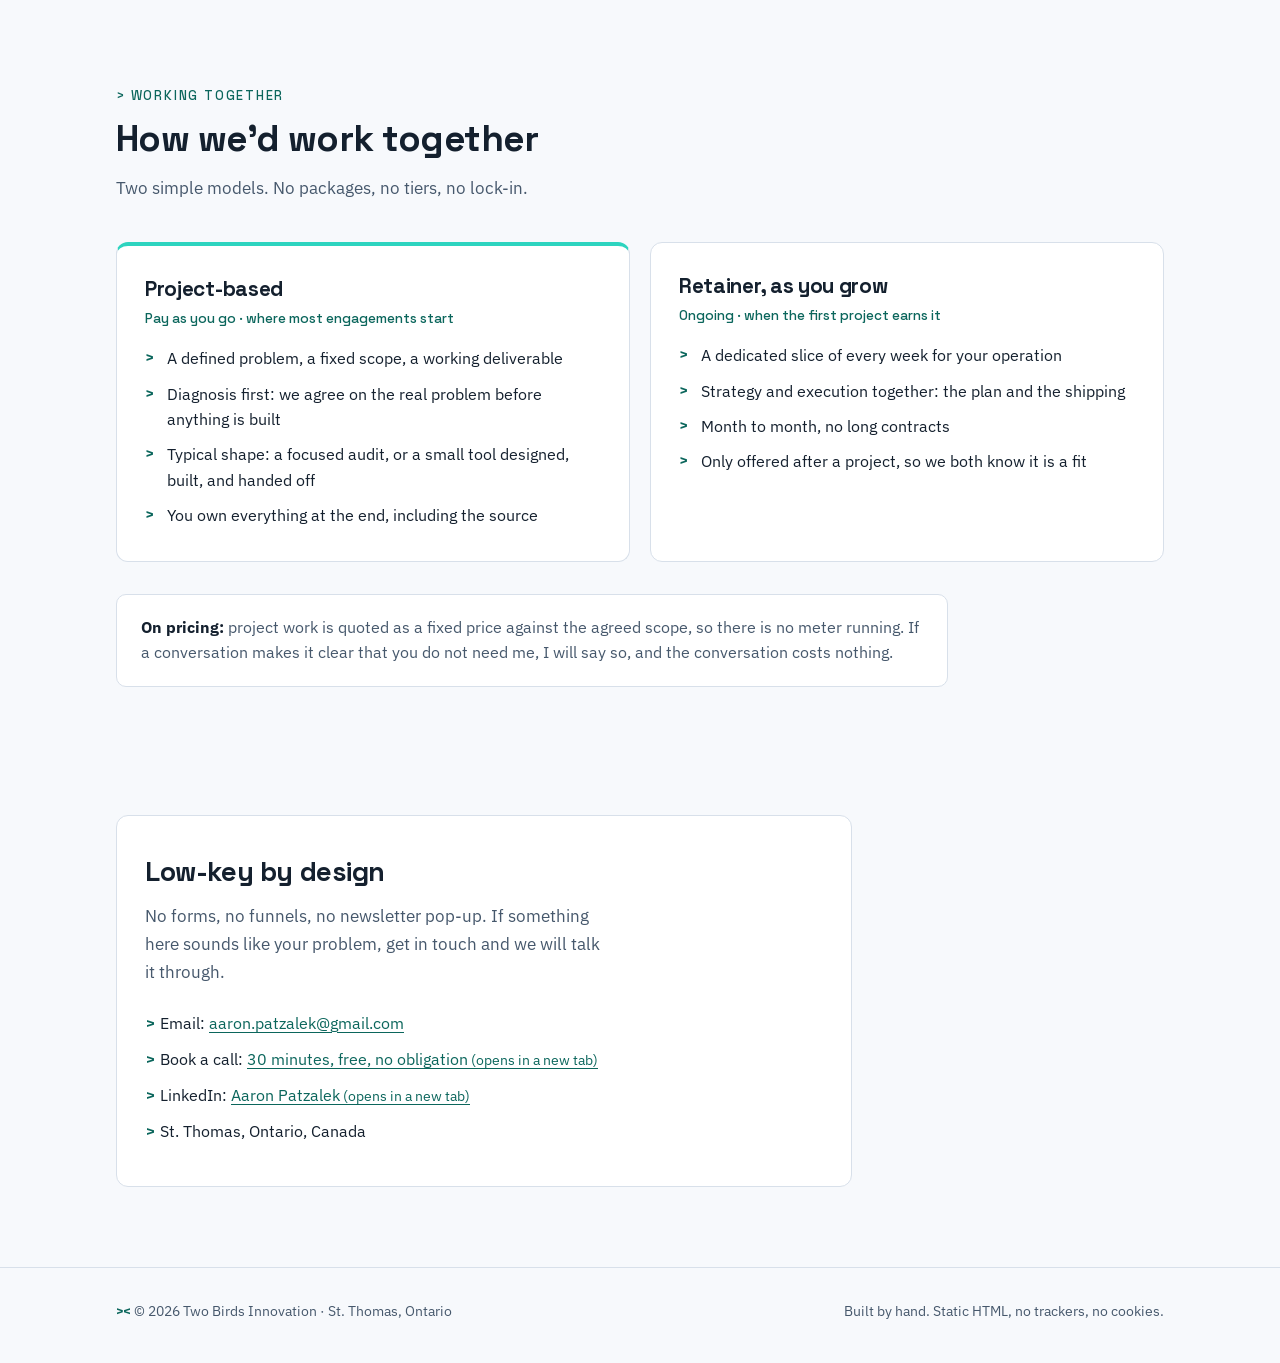
==== commit 8f2c9b6e: "fix(v2-lab): restore 'Signal' design system + dark mode on current content The 2026-07-06 advise-and" ====
--- a/v2-lab/index.html
+++ b/v2-lab/index.html
@@ -6,48 +6,34 @@
     <title>Two Birds Innovation: I find the real problem, then I ship the tool that fixes it</title>
     <meta name="description" content="Two Birds Innovation is a one-person AI and operations studio in St. Thomas, Ontario. Diagnosis first, then working software, then a clean handoff. Proof: the Digital Confidence Centre, Clarity, and Career Coach, all designed and built here.">
     <meta name="robots" content="noindex, nofollow">
+    <link rel="preload" href="fonts/space-grotesk/space-grotesk-latin.woff2" as="font" type="font/woff2" crossorigin>
+    <link rel="preload" href="fonts/ibm-plex-sans/ibm-plex-sans-var-latin.woff2" as="font" type="font/woff2" crossorigin>
+    <link rel="stylesheet" href="css/tokens.css">
+    <script>
+    /* Pre-paint theme restore: prevents a light flash for dark-theme users. */
+    (function () {
+        try {
+            var t = localStorage.getItem('tbi-theme');
+            if (t === 'light' || t === 'dark') { document.documentElement.setAttribute('data-theme', t); }
+        } catch (e) {}
+    })();
+    </script>
     <style>
         /* ============================================================
-           Two Birds Innovation, v2 lab
-           Brand: Two Birds Blue #0066CC, Deep Navy #0D1B2A, chevrons.
+           Two Birds Innovation, v2 lab -- "Signal" identity.
+           Tokens (palette, dark mode, fonts): css/tokens.css.
            Fonts: Space Grotesk (headings) + IBM Plex Sans (body),
            served locally from ./fonts/, no CDN. System fallbacks.
+           Layout/content styles below use Signal token variables so
+           both light and dark themes resolve from one rule set.
            ============================================================ */
 
-        @font-face {
-            font-family: 'Space Grotesk';
-            src: url('fonts/space-grotesk/space-grotesk-latin.woff2') format('woff2');
-            font-weight: 300 700;
-            font-display: swap;
-        }
-        @font-face {
-            font-family: 'IBM Plex Sans';
-            src: url('fonts/ibm-plex-sans/ibm-plex-sans-var-latin.woff2') format('woff2');
-            font-weight: 100 700;
-            font-display: swap;
-        }
-        @font-face {
-            font-family: 'IBM Plex Sans';
-            src: url('fonts/ibm-plex-sans/ibm-plex-sans-italic-var-latin.woff2') format('woff2');
-            font-weight: 100 700;
-            font-style: italic;
-            font-display: swap;
-        }
-
         :root {
-            color-scheme: light;
-            --blue: #0066CC;
-            --blue-deep: #004C99;
-            --navy: #0D1B2A;
-            --ink: #1a2836;
-            --ink-soft: #43566b;
-            --paper: #fbfaf7;
-            --card: #ffffff;
-            --line: #e3e0d8;
-            --teal: #00695f;
-            --heading: 'Space Grotesk', -apple-system, 'Segoe UI', sans-serif;
-            --body: 'IBM Plex Sans', -apple-system, 'Segoe UI', sans-serif;
+            --heading: var(--font-display);
+            --body: var(--font-body);
             --max: 68rem;
+            /* Text-safe teal on the always-navy band (11.5:1 on #0B1120) */
+            --accent-on-ink: #4EE0CB;
         }
 
         * { box-sizing: border-box; margin: 0; padding: 0; }
@@ -62,17 +48,17 @@
             font-family: var(--body);
             font-size: 1.0625rem;
             line-height: 1.65;
-            color: var(--ink);
-            background: var(--paper);
+            color: var(--text);
+            background: var(--bg);
             -webkit-font-smoothing: antialiased;
         }
 
-        h1, h2, h3 { font-family: var(--heading); color: var(--navy); line-height: 1.15; letter-spacing: -0.015em; }
-
-        a { color: var(--blue-deep); text-decoration-thickness: 1px; text-underline-offset: 3px; }
-        a:hover { color: var(--blue); }
+        h1, h2, h3 { font-family: var(--heading); color: var(--text); line-height: 1.15; letter-spacing: -0.015em; }
+
+        a { color: var(--link); text-decoration-thickness: 1px; text-underline-offset: 3px; }
+        a:hover { color: var(--link-hover); }
         a:focus-visible, button:focus-visible {
-            outline: 3px solid var(--blue);
+            outline: 3px solid var(--focus);
             outline-offset: 3px;
             border-radius: 2px;
         }
@@ -84,8 +70,8 @@
             position: absolute;
             left: -9999px;
             top: 0;
-            background: var(--navy);
-            color: #fff;
+            background: var(--ink-panel);
+            color: var(--text-on-ink);
             padding: 0.75rem 1.25rem;
             z-index: 100;
         }
@@ -95,8 +81,8 @@
 
         /* ---------- header ---------- */
         .site-header {
-            border-bottom: 1px solid var(--line);
-            background: var(--paper);
+            border-bottom: 1px solid var(--border);
+            background: var(--bg);
         }
         .site-header .wrap {
             display: flex;
@@ -114,18 +100,18 @@
             font-family: var(--heading);
             font-weight: 700;
             font-size: 1.05rem;
-            color: var(--navy);
+            color: var(--text);
             text-decoration: none;
             letter-spacing: 0.01em;
         }
-        .wordmark:hover { color: var(--navy); }
+        .wordmark:hover { color: var(--text); }
         .chev-mark {
             display: inline-grid;
             place-items: center;
             width: 2.1rem;
             height: 2.1rem;
-            background: var(--blue);
-            color: #fff;
+            background: var(--accent-bright);
+            color: var(--btn-text);
             border-radius: 6px;
             font-family: var(--heading);
             font-weight: 700;
@@ -133,14 +119,38 @@
             line-height: 1;
             letter-spacing: -0.05em;
         }
-        .site-nav { display: flex; gap: 1.4rem; flex-wrap: wrap; }
+        .site-nav { display: flex; gap: 1.4rem; flex-wrap: wrap; align-items: center; }
         .site-nav a {
             font-size: 0.92rem;
             font-weight: 500;
-            color: var(--ink-soft);
+            color: var(--text-muted);
             text-decoration: none;
         }
-        .site-nav a:hover { color: var(--blue-deep); text-decoration: underline; }
+        .site-nav a:hover { color: var(--link); text-decoration: underline; }
+
+        /* ---------- theme toggle (Signal, restored) ---------- */
+        .theme-toggle {
+            appearance: none;
+            background: transparent;
+            border: 1px solid var(--border-strong);
+            border-radius: 999px;
+            color: var(--text);
+            width: 2.75rem;
+            height: 2.75rem;
+            display: inline-flex;
+            align-items: center;
+            justify-content: center;
+            cursor: pointer;
+        }
+        .theme-toggle:hover { border-color: var(--accent); color: var(--accent); }
+        .theme-toggle svg { width: 1.15rem; height: 1.15rem; }
+        .theme-toggle .icon-sun { display: none; }
+        :root[data-theme="dark"] .theme-toggle .icon-sun { display: block; }
+        :root[data-theme="dark"] .theme-toggle .icon-moon { display: none; }
+        @media (prefers-color-scheme: dark) {
+            :root:not([data-theme="light"]):not([data-theme="dark"]) .theme-toggle .icon-sun { display: block; }
+            :root:not([data-theme="light"]):not([data-theme="dark"]) .theme-toggle .icon-moon { display: none; }
+        }
 
         /* ---------- hero ---------- */
         .hero { padding: 4.5rem 0 4rem; }
@@ -150,20 +160,20 @@
             font-weight: 500;
             letter-spacing: 0.14em;
             text-transform: uppercase;
-            color: var(--blue-deep);
+            color: var(--accent);
             margin-bottom: 1.25rem;
         }
-        .hero .kicker::before { content: '\003E\003E\00A0\00A0'; color: var(--blue); letter-spacing: -0.1em; margin-right: 0.4em; }
+        .hero .kicker::before { content: '\003E\003E\00A0\00A0'; color: var(--accent); letter-spacing: -0.1em; margin-right: 0.4em; }
         .hero h1 {
             font-size: clamp(2rem, 5.5vw, 3.4rem);
             font-weight: 700;
             max-width: 21ch;
             margin-bottom: 1.5rem;
         }
-        .hero h1 em { font-style: normal; color: var(--blue); }
+        .hero h1 em { font-style: normal; color: var(--accent); }
         .hero .lede {
             font-size: clamp(1.05rem, 2.2vw, 1.25rem);
-            color: var(--ink-soft);
+            color: var(--text-muted);
             max-width: 54ch;
             margin-bottom: 2.25rem;
         }
@@ -178,22 +188,22 @@
             text-decoration: none;
             transition: background-color 0.15s ease, color 0.15s ease;
         }
-        .btn-primary { background: var(--blue); color: #fff; }
-        .btn-primary:hover { background: var(--blue-deep); color: #fff; }
-        .btn-ghost { color: var(--navy); border: 1.5px solid var(--navy); background: transparent; }
-        .btn-ghost:hover { background: var(--navy); color: #fff; }
+        .btn-primary { background: var(--accent-bright); color: var(--btn-text); }
+        .btn-primary:hover { background: #8FEEDF; color: var(--btn-text); }
+        .btn-ghost { color: var(--text); border: 1.5px solid var(--border-strong); background: transparent; }
+        .btn-ghost:hover { border-color: var(--accent); color: var(--accent); }
 
         .hero-honest {
             margin-top: 3rem;
             padding: 1.1rem 1.4rem;
-            border-left: 4px solid var(--blue);
-            background: #fff;
+            border-left: 4px solid var(--accent-bright);
+            background: var(--surface);
             border-radius: 0 8px 8px 0;
             max-width: 46rem;
             font-size: 0.98rem;
-            color: var(--ink-soft);
-        }
-        .hero-honest strong { color: var(--navy); }
+            color: var(--text-muted);
+        }
+        .hero-honest strong { color: var(--text); }
 
         /* ---------- section scaffolding ---------- */
         section { padding: 4rem 0; }
@@ -204,19 +214,19 @@
             font-weight: 500;
             letter-spacing: 0.14em;
             text-transform: uppercase;
-            color: var(--blue-deep);
+            color: var(--accent);
             margin-bottom: 0.75rem;
         }
-        .sec-head .kicker::before { content: '\003E\00A0'; color: var(--blue); }
+        .sec-head .kicker::before { content: '\003E\00A0'; color: var(--accent); }
         .sec-head h2 { font-size: clamp(1.6rem, 3.6vw, 2.3rem); margin-bottom: 0.9rem; }
-        .sec-head p { color: var(--ink-soft); }
+        .sec-head p { color: var(--text-muted); }
 
         /* ---------- what I do ---------- */
-        .band { background: var(--navy); color: #dbe4ee; }
-        .band .sec-head h2 { color: #fff; }
-        .band .sec-head .kicker { color: #7db4e8; }
-        .band .sec-head .kicker::before { color: #7db4e8; }
-        .band .sec-head p { color: #a8b8c9; }
+        .band { background: var(--ink-panel); color: var(--muted-on-ink); }
+        .band .sec-head h2 { color: var(--text-on-ink); }
+        .band .sec-head .kicker { color: var(--accent-on-ink); }
+        .band .sec-head .kicker::before { color: var(--accent-on-ink); }
+        .band .sec-head p { color: var(--muted-on-ink); }
         .three-col {
             display: grid;
             gap: 1.25rem;
@@ -224,8 +234,8 @@
         }
         @media (min-width: 760px) { .three-col { grid-template-columns: repeat(3, 1fr); } }
         .do-card {
-            background: rgba(255, 255, 255, 0.05);
-            border: 1px solid rgba(255, 255, 255, 0.12);
+            background: var(--ink-panel-2);
+            border: 1px solid var(--border-on-ink);
             border-radius: 10px;
             padding: 1.75rem 1.5rem;
         }
@@ -234,17 +244,17 @@
             font-weight: 700;
             font-size: 0.85rem;
             letter-spacing: 0.1em;
-            color: #7db4e8;
+            color: var(--accent-on-ink);
             margin-bottom: 0.9rem;
         }
-        .do-card h3 { color: #fff; font-size: 1.25rem; margin-bottom: 0.7rem; }
-        .do-card p { font-size: 0.97rem; color: #b9c6d4; }
+        .do-card h3 { color: var(--text-on-ink); font-size: 1.25rem; margin-bottom: 0.7rem; }
+        .do-card p { font-size: 0.97rem; color: var(--muted-on-ink); }
 
         /* ---------- shelf / case studies ---------- */
         .case-list { display: grid; gap: 1.5rem; }
         .case {
-            background: var(--card);
-            border: 1px solid var(--line);
+            background: var(--surface);
+            border: 1px solid var(--border);
             border-radius: 12px;
             padding: 2rem 1.75rem;
             display: grid;
@@ -252,19 +262,19 @@
             grid-template-columns: 1fr;
         }
         @media (min-width: 820px) { .case { grid-template-columns: 16rem 1fr; } }
-        .case-id { border-left: 3px solid var(--blue); padding-left: 1rem; align-self: start; }
+        .case-id { border-left: 3px solid var(--accent-bright); padding-left: 1rem; align-self: start; }
         .case-id .tag {
             font-family: var(--heading);
             font-size: 0.75rem;
             font-weight: 500;
             letter-spacing: 0.12em;
             text-transform: uppercase;
-            color: var(--teal);
+            color: var(--accent);
             display: block;
             margin-bottom: 0.4rem;
         }
         .case-id h3 { font-size: 1.35rem; margin-bottom: 0.5rem; }
-        .case-id .status { font-size: 0.85rem; color: var(--ink-soft); }
+        .case-id .status { font-size: 0.85rem; color: var(--text-muted); }
         .case-body dl { display: grid; gap: 0.9rem; }
         .case-body dt {
             font-family: var(--heading);
@@ -272,16 +282,16 @@
             font-size: 0.85rem;
             letter-spacing: 0.08em;
             text-transform: uppercase;
-            color: var(--blue-deep);
-        }
-        .case-body dt::before { content: '\003E\00A0'; color: var(--blue); }
-        .case-body dd { font-size: 0.98rem; color: var(--ink); margin-bottom: 0.3rem; }
+            color: var(--accent);
+        }
+        .case-body dt::before { content: '\003E\00A0'; color: var(--accent); }
+        .case-body dd { font-size: 0.98rem; color: var(--text); margin-bottom: 0.3rem; }
         .case-body .case-link { font-weight: 600; font-size: 0.95rem; }
 
         .shelf-note {
             margin-top: 2rem;
             font-size: 0.95rem;
-            color: var(--ink-soft);
+            color: var(--text-muted);
             max-width: 52rem;
         }
 
@@ -289,17 +299,17 @@
         .work-grid { display: grid; gap: 1.25rem; grid-template-columns: 1fr; }
         @media (min-width: 760px) { .work-grid { grid-template-columns: 1fr 1fr; } }
         .work-card {
-            background: var(--card);
-            border: 1px solid var(--line);
+            background: var(--surface);
+            border: 1px solid var(--border);
             border-radius: 12px;
             padding: 2rem 1.75rem;
         }
-        .work-card.lead-card { border-top: 4px solid var(--blue); }
+        .work-card.lead-card { border-top: 4px solid var(--accent-bright); }
         .work-card h3 { font-size: 1.3rem; margin-bottom: 0.35rem; }
         .work-card .model {
             font-family: var(--heading);
             font-size: 0.85rem;
-            color: var(--teal);
+            color: var(--accent);
             font-weight: 500;
             margin-bottom: 1rem;
         }
@@ -309,45 +319,45 @@
             content: '\003E';
             position: absolute;
             left: 0;
-            color: var(--blue);
+            color: var(--accent);
             font-family: var(--heading);
             font-weight: 700;
         }
         .work-plain {
             margin-top: 2rem;
             padding: 1.25rem 1.5rem;
-            background: #fff;
-            border: 1px solid var(--line);
+            background: var(--surface);
+            border: 1px solid var(--border);
             border-radius: 10px;
             font-size: 0.97rem;
-            color: var(--ink-soft);
+            color: var(--text-muted);
             max-width: 52rem;
         }
-        .work-plain strong { color: var(--navy); }
+        .work-plain strong { color: var(--text); }
 
         /* ---------- contact ---------- */
         .contact { padding-bottom: 5rem; }
         .contact-inner {
-            border: 1px solid var(--line);
+            border: 1px solid var(--border);
             border-radius: 12px;
-            background: var(--card);
+            background: var(--surface);
             padding: 2.5rem 1.75rem;
             max-width: 46rem;
         }
         .contact-inner h2 { font-size: 1.7rem; margin-bottom: 0.9rem; }
-        .contact-inner p { color: var(--ink-soft); margin-bottom: 1.5rem; max-width: 46ch; }
+        .contact-inner p { color: var(--text-muted); margin-bottom: 1.5rem; max-width: 46ch; }
         .contact-lines { list-style: none; display: grid; gap: 0.55rem; font-size: 1rem; }
-        .contact-lines li::before { content: '\003E\00A0'; color: var(--blue); font-family: var(--heading); font-weight: 700; }
+        .contact-lines li::before { content: '\003E\00A0'; color: var(--accent); font-family: var(--heading); font-weight: 700; }
 
         /* ---------- footer ---------- */
         .site-footer {
-            border-top: 1px solid var(--line);
+            border-top: 1px solid var(--border);
             padding: 2rem 0 2.5rem;
             font-size: 0.88rem;
-            color: var(--ink-soft);
+            color: var(--text-muted);
         }
         .site-footer .wrap { display: flex; justify-content: space-between; gap: 1rem; flex-wrap: wrap; }
-        .foot-chev { font-family: var(--heading); color: var(--blue); font-weight: 700; letter-spacing: -0.05em; }
+        .foot-chev { font-family: var(--heading); color: var(--accent); font-weight: 700; letter-spacing: -0.05em; }
     </style>
 </head>
 <body>
@@ -364,6 +374,10 @@
                 <a href="#shelf">The work</a>
                 <a href="#working-together">Working together</a>
                 <a href="#contact">Contact</a>
+                <button class="theme-toggle" type="button" aria-label="Toggle dark theme" aria-pressed="false">
+                    <svg class="icon-moon" aria-hidden="true" viewBox="0 0 24 24" fill="none" stroke="currentColor" stroke-width="2" stroke-linecap="round" stroke-linejoin="round"><path d="M21 12.79A9 9 0 1 1 11.21 3 7 7 0 0 0 21 12.79z"/></svg>
+                    <svg class="icon-sun" aria-hidden="true" viewBox="0 0 24 24" fill="none" stroke="currentColor" stroke-width="2" stroke-linecap="round" stroke-linejoin="round"><circle cx="12" cy="12" r="5"/><line x1="12" y1="1" x2="12" y2="4"/><line x1="12" y1="20" x2="12" y2="23"/><line x1="4.22" y1="4.22" x2="6.34" y2="6.34"/><line x1="17.66" y1="17.66" x2="19.78" y2="19.78"/><line x1="1" y1="12" x2="4" y2="12"/><line x1="20" y1="12" x2="23" y2="12"/><line x1="4.22" y1="19.78" x2="6.34" y2="17.66"/><line x1="17.66" y1="6.34" x2="19.78" y2="4.22"/></svg>
+                </button>
             </nav>
         </div>
     </header>
@@ -645,6 +659,26 @@
           }
         }
       })();
+
+      // Theme toggle (Signal, restored): system default; explicit choice persisted.
+      (function () {
+        var root = document.documentElement;
+        var toggle = document.querySelector('.theme-toggle');
+        if (!toggle) { return; }
+        var stored = null;
+        try { stored = localStorage.getItem('tbi-theme'); } catch (e) { /* private mode */ }
+        var systemDark = window.matchMedia('(prefers-color-scheme: dark)').matches;
+        var initial = (stored === 'light' || stored === 'dark') ? stored : (systemDark ? 'dark' : 'light');
+        toggle.setAttribute('aria-pressed', String(initial === 'dark'));
+        toggle.addEventListener('click', function () {
+          var sysDark = window.matchMedia('(prefers-color-scheme: dark)').matches;
+          var current = root.getAttribute('data-theme') || (sysDark ? 'dark' : 'light');
+          var next = current === 'dark' ? 'light' : 'dark';
+          root.setAttribute('data-theme', next);
+          try { localStorage.setItem('tbi-theme', next); } catch (e) { /* ignore */ }
+          toggle.setAttribute('aria-pressed', String(next === 'dark'));
+        });
+      })();
     </script>
 </body>
 </html>
--- a/v2-lab/css/tokens.css
+++ b/v2-lab/css/tokens.css
@@ -0,0 +1,198 @@
+/* ============================================================================
+   Two Birds Innovation v2 — Design tokens  ·  "Signal" identity (2026-07-03)
+   ----------------------------------------------------------------------------
+   Typeface pairing (self-hosted, SIL OFL — see fonts/LICENSES.md):
+     Display / headings:  Space Grotesk (variable 300-700)
+     Body / UI:           IBM Plex Sans (variable 100-700, + italic)
+   Distinct from every other Two Birds product:
+     DCC = Merriweather + Source Sans 3 · Clarity = Fraunces + Inter
+     Career Coach = DM Serif Display + DM Sans · aaron-patzalek = Bricolage + Inter
+     KevsCasa = Bricolage + Figtree · Elite Karate = Oswald
+
+   VERIFIED WCAG 2.2 AA CONTRAST (computed 2026-07-03, WCAG relative luminance)
+   LIGHT THEME
+     text       #14202E on bg      #F7F9FC  → 15.61:1  (AAA)
+     text       #14202E on surface #FFFFFF  → 16.46:1  (AAA)
+     muted      #46586C on bg      #F7F9FC  →  6.93:1  (AA+)
+     muted      #46586C on surface #FFFFFF  →  7.31:1  (AAA)
+     link/accent #0B665C on bg     #F7F9FC  →  6.49:1  (AA+)
+     link       #0B665C on white            →  6.84:1  (AA+)
+     badge text #0B665C on fill    #DDF3EE  →  5.91:1  (AA+)
+     button text #04201C on teal   #2DD4BF  →  9.18:1  (AAA)
+     hero text  #E7ECF4 on navy    #0B1120  → 15.87:1  (AAA)
+     focus ring #8A5A00 vs bg      #F7F9FC  →  5.62:1  (3:1 required — passes)
+   DARK THEME
+     text       #E7ECF4 on bg      #0B1120  → 15.87:1  (AAA)
+     text       #E7ECF4 on surface #141E32  → 14.03:1  (AAA)
+     muted      #A7B4C6 on bg      #0B1120  →  8.95:1  (AAA)
+     muted      #A7B4C6 on surface #141E32  →  7.92:1  (AAA)
+     link/accent #4EE0CB on bg     #0B1120  → 11.52:1  (AAA)
+     link       #4EE0CB on surface #141E32  → 10.19:1  (AAA)
+     badge text #7DE8D8 on fill    #123230  →  9.45:1  (AAA)
+     button text #04201C on teal   #2DD4BF  →  9.18:1  (AAA)
+     focus ring #F0B429 vs bg      #0B1120  → 10.10:1
+   Bright teal #2DD4BF is DECORATIVE + solid-button-fill only, never text
+   on light surfaces (2.02:1 vs white as text — banned).
+   ========================================================================== */
+
+@font-face {
+  font-family: 'Space Grotesk';
+  src: url('../fonts/space-grotesk/space-grotesk-latin.woff2') format('woff2');
+  font-weight: 300 700;
+  font-style: normal;
+  font-display: swap;
+}
+@font-face {
+  font-family: 'IBM Plex Sans';
+  src: url('../fonts/ibm-plex-sans/ibm-plex-sans-var-latin.woff2') format('woff2');
+  font-weight: 100 700;
+  font-style: normal;
+  font-display: swap;
+}
+@font-face {
+  font-family: 'IBM Plex Sans';
+  src: url('../fonts/ibm-plex-sans/ibm-plex-sans-italic-var-latin.woff2') format('woff2');
+  font-weight: 100 700;
+  font-style: italic;
+  font-display: swap;
+}
+
+:root {
+  color-scheme: light;
+
+  /* Surfaces */
+  --bg:            #F7F9FC;
+  --surface:       #FFFFFF;
+  --surface-tint:  #EDF2F8;   /* subtle cool tint for alternating sections */
+  --ink-panel:     #0B1120;   /* deep-space navy panel (hero, header, footer) */
+  --ink-panel-2:   #101A30;   /* raised card on navy */
+
+  /* Text */
+  --text:          #14202E;
+  --text-muted:    #46586C;
+  --text-on-ink:   #E7ECF4;   /* text on navy panels — both themes */
+  --muted-on-ink:  #A7B4C6;
+
+  /* Brand accent — teal */
+  --accent:        #0B665C;   /* text-safe teal on light (6.5:1) */
+  --accent-bright: #2DD4BF;   /* decorative + button fill only */
+  --accent-fill:   #DDF3EE;   /* tinted badge/chip fill */
+  --accent-on-fill:#0B665C;
+  --btn-text:      #04201C;   /* on --accent-bright, 9.2:1 */
+
+  --link:          #0B665C;
+  --link-hover:    #084B44;
+
+  /* Structure */
+  --border:        #D8E0EA;
+  --border-strong: #AEBCCC;
+  --border-on-ink: rgba(231, 236, 244, 0.14);
+
+  /* Focus (WCAG 2.4.13) */
+  --focus:         #8A5A00;
+
+  /* Type */
+  --font-display: 'Space Grotesk', 'Segoe UI', 'Helvetica Neue', Arial, sans-serif;
+  --font-body:    'IBM Plex Sans', 'Segoe UI', 'Helvetica Neue', Arial, sans-serif;
+
+  --step--1: clamp(0.89rem, 0.85rem + 0.2vw, 0.95rem);
+  --step-0:  clamp(1.06rem, 1rem + 0.25vw, 1.13rem);
+  --step-1:  clamp(1.25rem, 1.15rem + 0.5vw, 1.45rem);
+  --step-2:  clamp(1.55rem, 1.35rem + 1vw, 2rem);
+  --step-3:  clamp(2rem, 1.6rem + 2vw, 2.9rem);
+  --step-4:  clamp(2.5rem, 1.9rem + 3vw, 3.9rem);
+
+  /* Space (4px base) */
+  --s1: 0.25rem; --s2: 0.5rem; --s3: 0.75rem; --s4: 1rem;
+  --s5: 1.5rem;  --s6: 2rem;   --s8: 3rem;    --s10: 4rem; --s12: 6rem;
+
+  /* Shape + depth */
+  --radius-sm: 6px;
+  --radius:    12px;
+  --radius-lg: 18px;
+  --shadow-sm: 0 1px 3px rgba(11, 17, 32, 0.08);
+  --shadow-md: 0 4px 16px rgba(11, 17, 32, 0.10);
+  --shadow-lg: 0 12px 36px rgba(11, 17, 32, 0.16);
+
+  /* Motion */
+  --ease: cubic-bezier(0.22, 0.61, 0.36, 1);
+  --dur-1: 140ms;
+  --dur-2: 260ms;
+
+  --container: 1120px;
+}
+
+/* Dark theme — explicit toggle */
+:root[data-theme="dark"] {
+  color-scheme: dark;
+
+  --bg:            #0B1120;
+  --surface:       #141E32;
+  --surface-tint:  #101A30;
+  --ink-panel:     #070C18;
+  --ink-panel-2:   #101A30;
+
+  --text:          #E7ECF4;
+  --text-muted:    #A7B4C6;
+  --text-on-ink:   #E7ECF4;
+  --muted-on-ink:  #A7B4C6;
+
+  --accent:        #4EE0CB;   /* text-safe teal on dark (11.5:1) */
+  --accent-fill:   #123230;
+  --accent-on-fill:#7DE8D8;
+
+  --link:          #4EE0CB;
+  --link-hover:    #8FEEDF;
+
+  --border:        #263450;
+  --border-strong: #3B4C6E;
+  --border-on-ink: rgba(231, 236, 244, 0.14);
+
+  --focus:         #F0B429;
+
+  --shadow-sm: 0 1px 3px rgba(0, 0, 0, 0.4);
+  --shadow-md: 0 4px 16px rgba(0, 0, 0, 0.45);
+  --shadow-lg: 0 12px 36px rgba(0, 0, 0, 0.55);
+}
+
+/* Dark theme — system preference, when no explicit choice stored */
+@media (prefers-color-scheme: dark) {
+  :root:not([data-theme="light"]):not([data-theme="dark"]) {
+    color-scheme: dark;
+
+    --bg:            #0B1120;
+    --surface:       #141E32;
+    --surface-tint:  #101A30;
+    --ink-panel:     #070C18;
+    --ink-panel-2:   #101A30;
+
+    --text:          #E7ECF4;
+    --text-muted:    #A7B4C6;
+    --text-on-ink:   #E7ECF4;
+    --muted-on-ink:  #A7B4C6;
+
+    --accent:        #4EE0CB;
+    --accent-fill:   #123230;
+    --accent-on-fill:#7DE8D8;
+
+    --link:          #4EE0CB;
+    --link-hover:    #8FEEDF;
+
+    --border:        #263450;
+    --border-strong: #3B4C6E;
+
+    --focus:         #F0B429;
+
+    --shadow-sm: 0 1px 3px rgba(0, 0, 0, 0.4);
+    --shadow-md: 0 4px 16px rgba(0, 0, 0, 0.45);
+    --shadow-lg: 0 12px 36px rgba(0, 0, 0, 0.55);
+  }
+}
+
+@media (prefers-reduced-motion: reduce) {
+  :root {
+    --dur-1: 0ms;
+    --dur-2: 0ms;
+  }
+  html { scroll-behavior: auto !important; }
+}
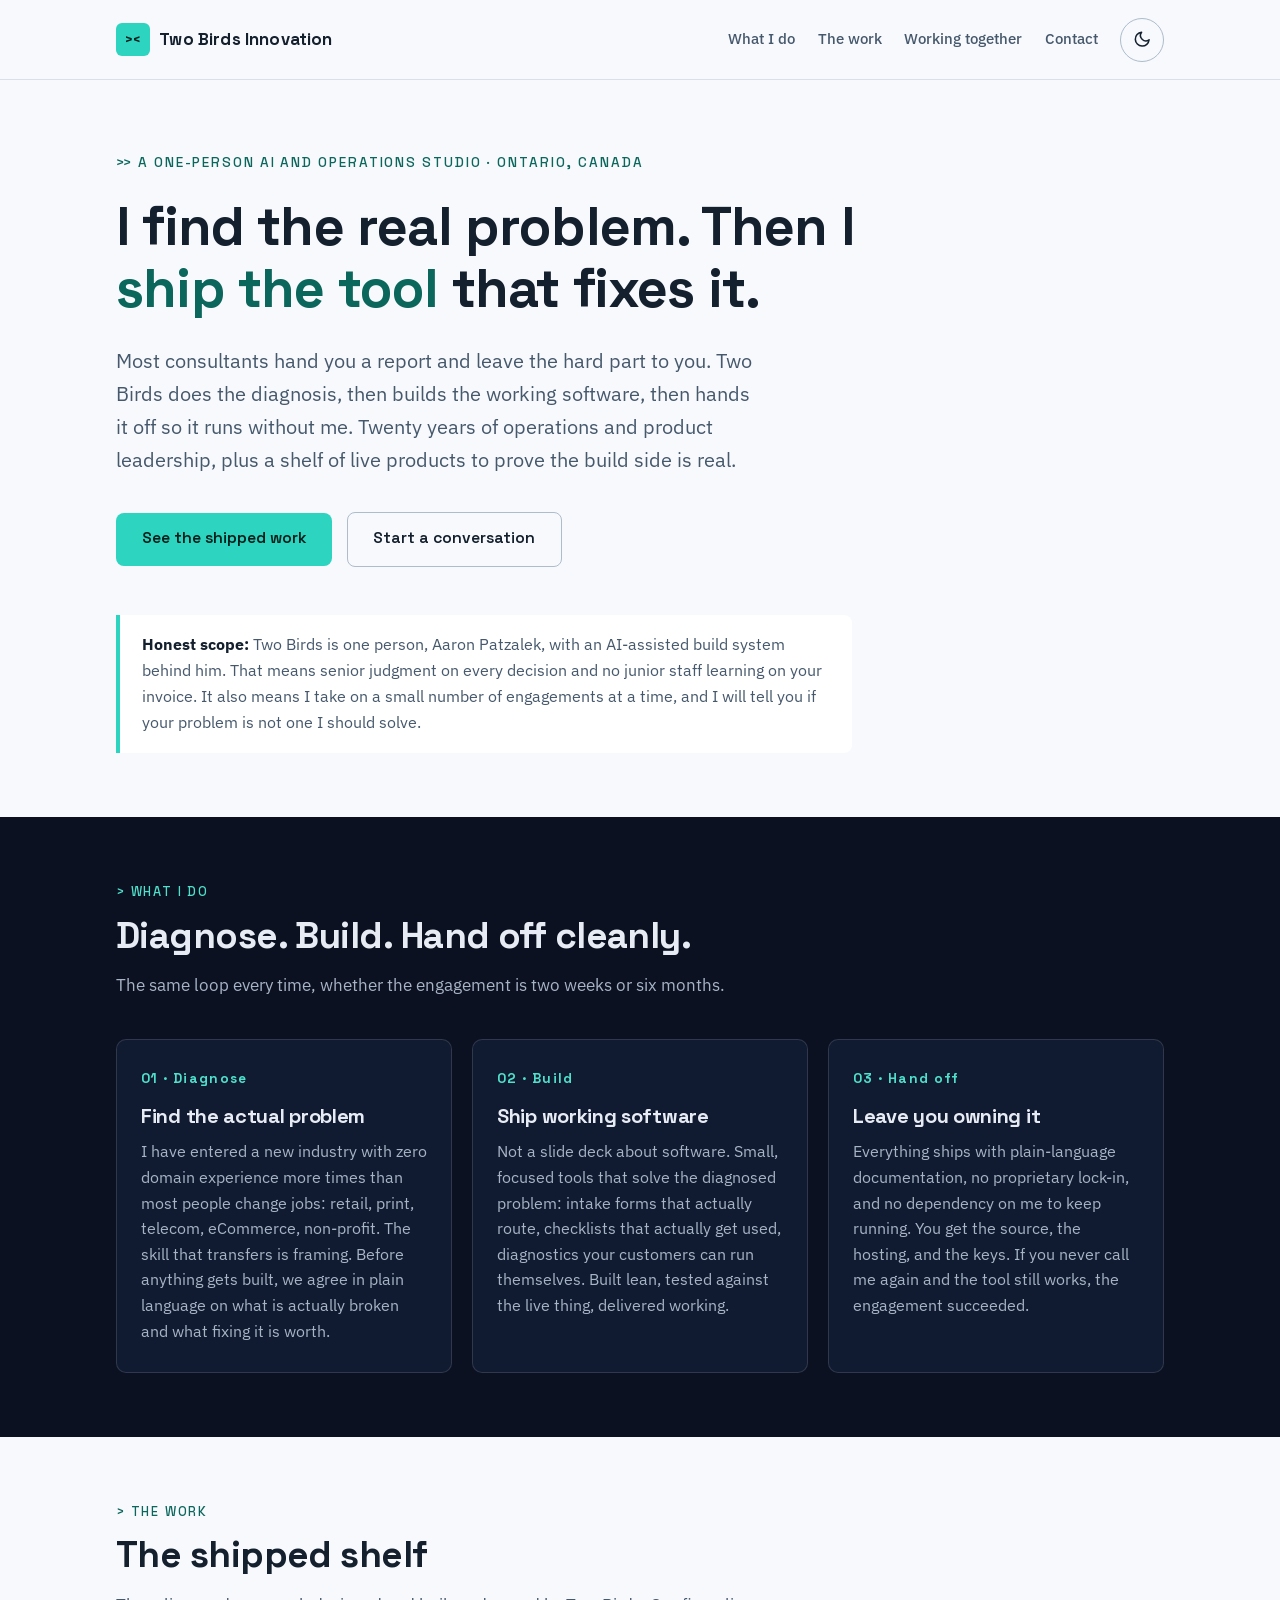
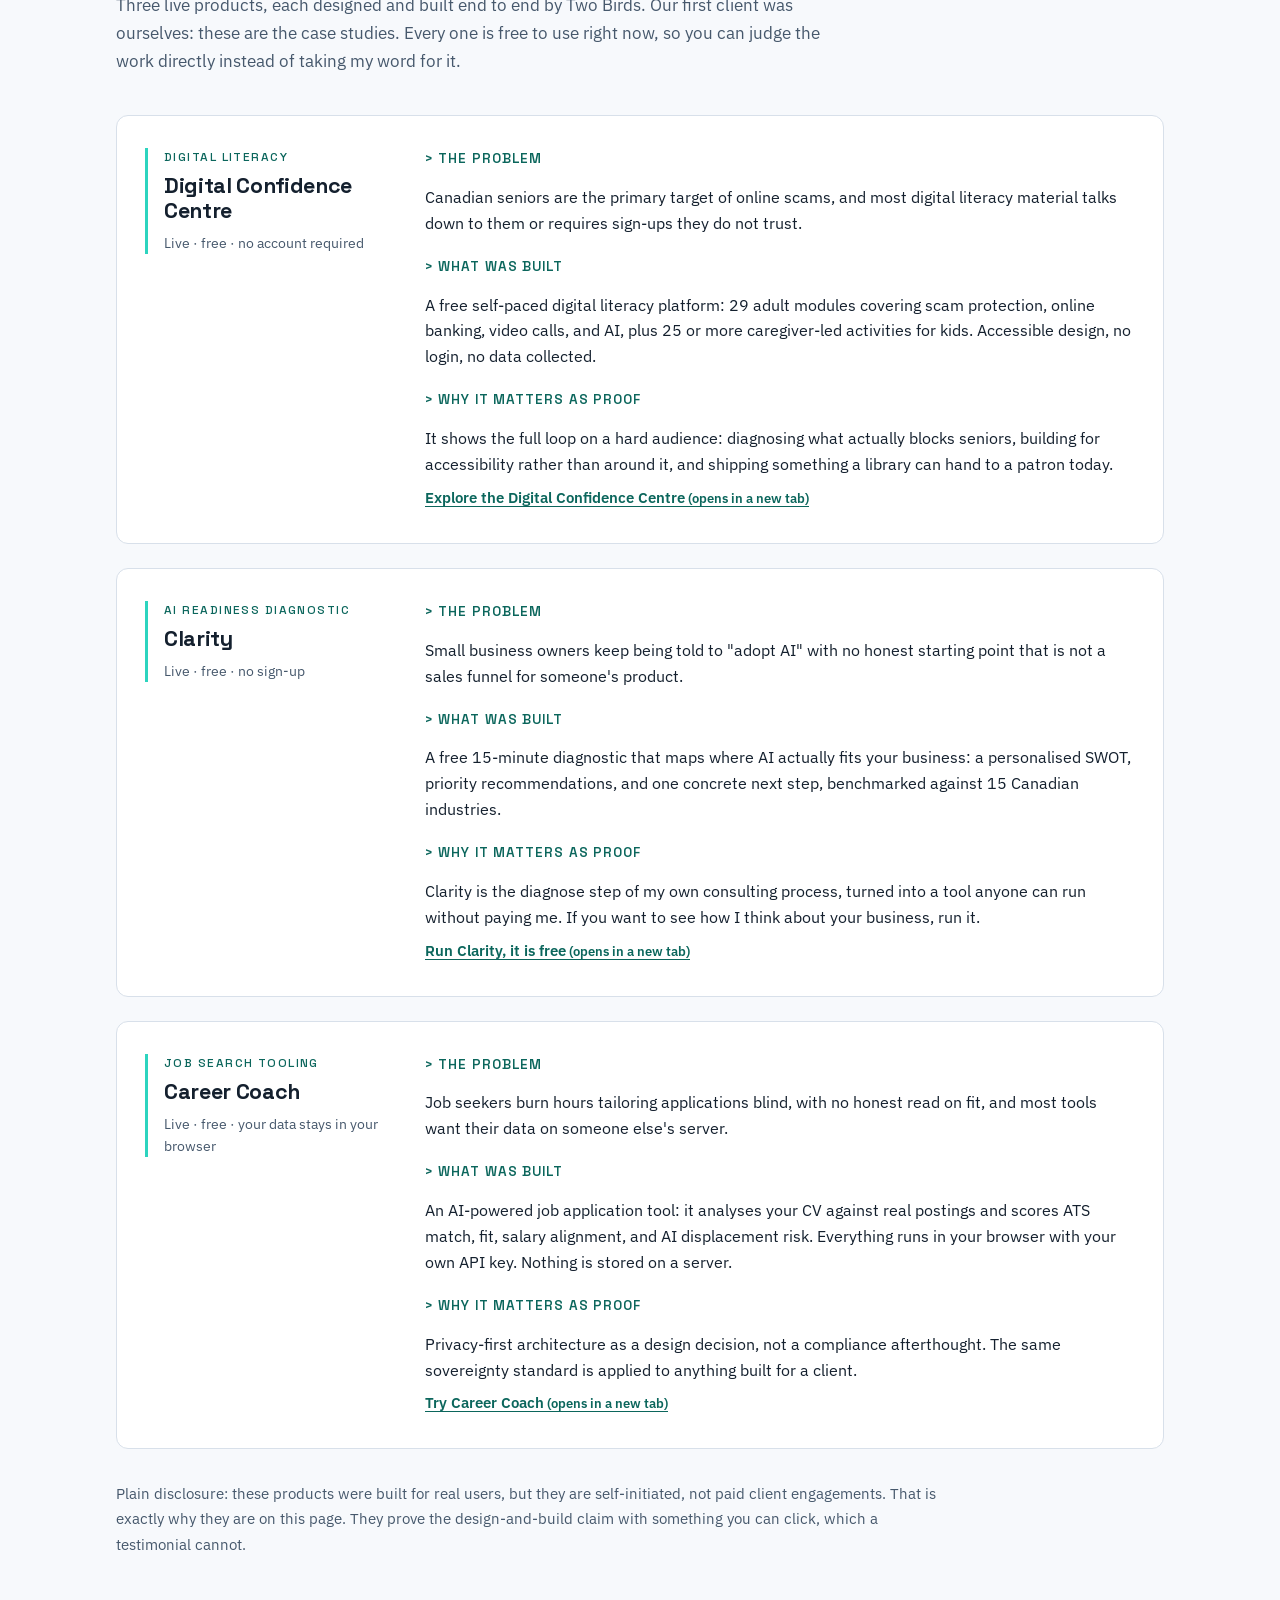
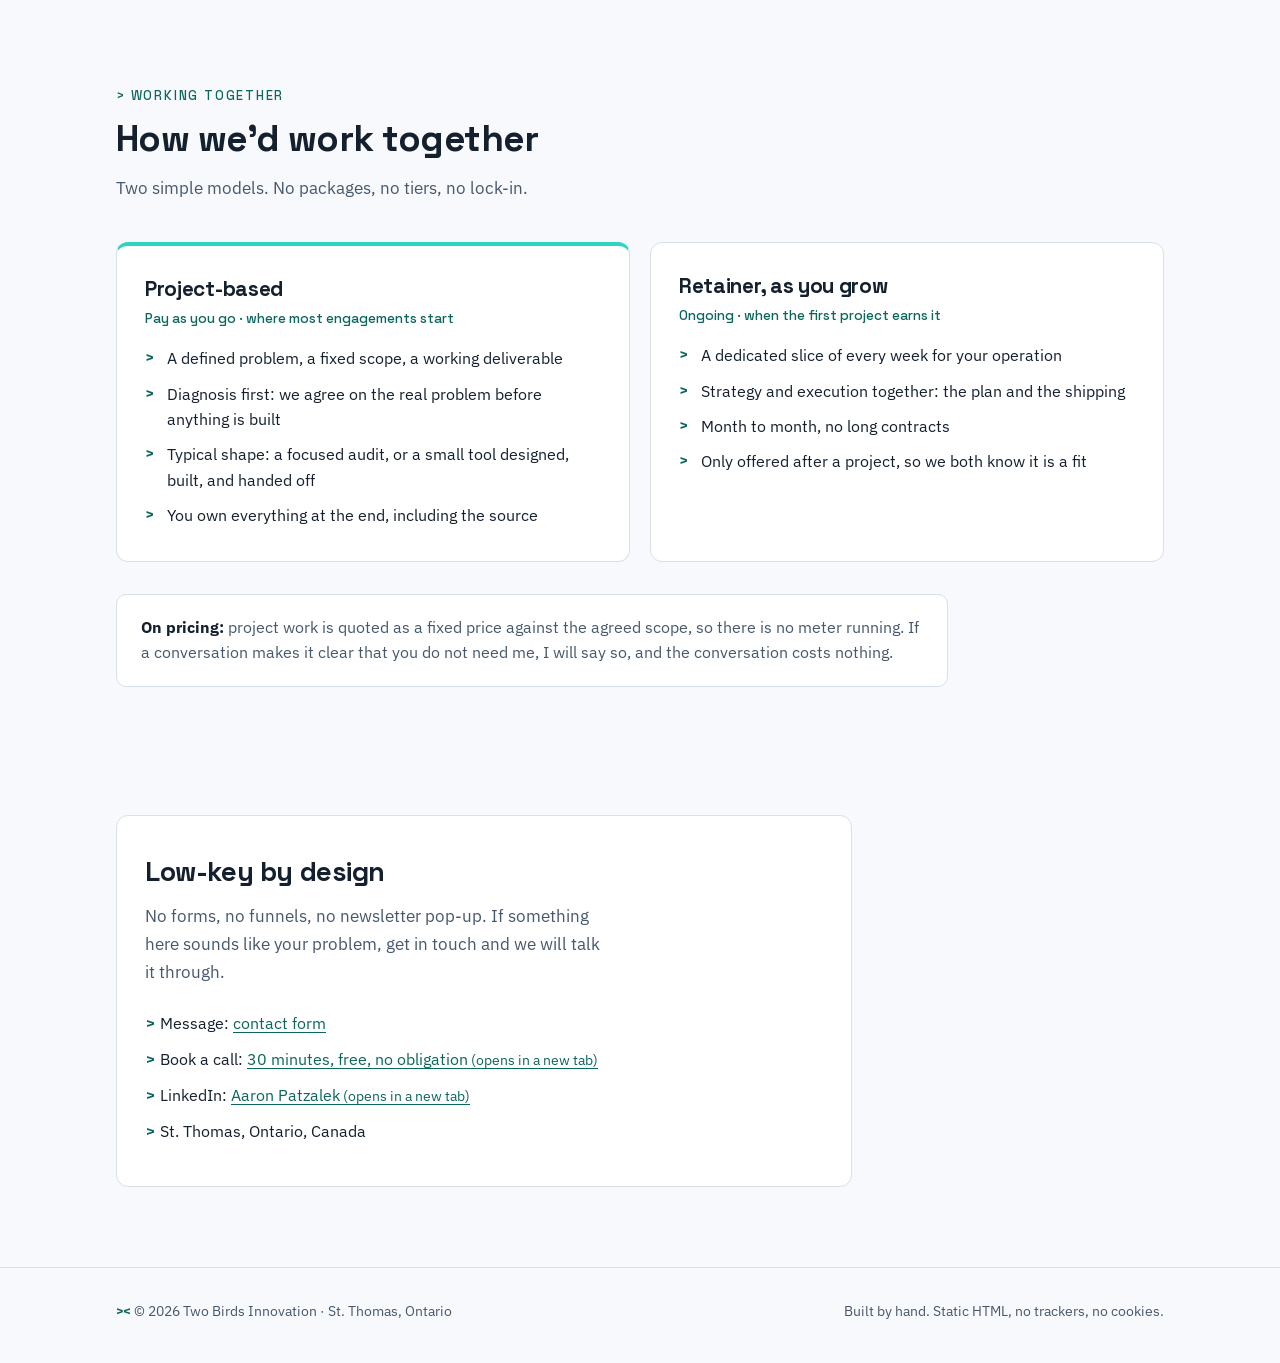
==== commit fb8ea0c5: "privacy: remove phone number + raw email from all public surfaces - Strip telephone + email from JSO" ====
--- a/v2-lab/index.html
+++ b/v2-lab/index.html
@@ -387,7 +387,7 @@
         <!-- ================= HERO ================= -->
         <section class="hero" aria-labelledby="hero-h">
             <div class="wrap">
-                <p class="kicker">A one-person AI and operations studio &middot; St. Thomas, Ontario</p>
+                <p class="kicker">A one-person AI and operations studio &middot; Ontario, Canada</p>
                 <h1 id="hero-h">I find the real problem. Then I <em>ship the tool</em> that fixes it.</h1>
                 <p class="lede">
                     Most consultants hand you a report and leave the hard part to you.
@@ -620,7 +620,7 @@
                         your problem, get in touch and we will talk it through.
                     </p>
                     <ul class="contact-lines">
-                        <li>Email: <a href="mailto:aaron.patzalek@gmail.com">aaron.patzalek@gmail.com</a></li>
+                        <li>Message: <a href="../consulting.html#contact">contact form</a></li>
                         <li>Book a call: <a href="https://calendly.com/twobirdsinnovation/30min" target="_blank" rel="noopener">30 minutes, free, no obligation</a></li>
                         <li>LinkedIn: <a href="https://linkedin.com/in/aaronpatzalek" target="_blank" rel="noopener">Aaron Patzalek</a></li>
                         <li>St. Thomas, Ontario, Canada</li>
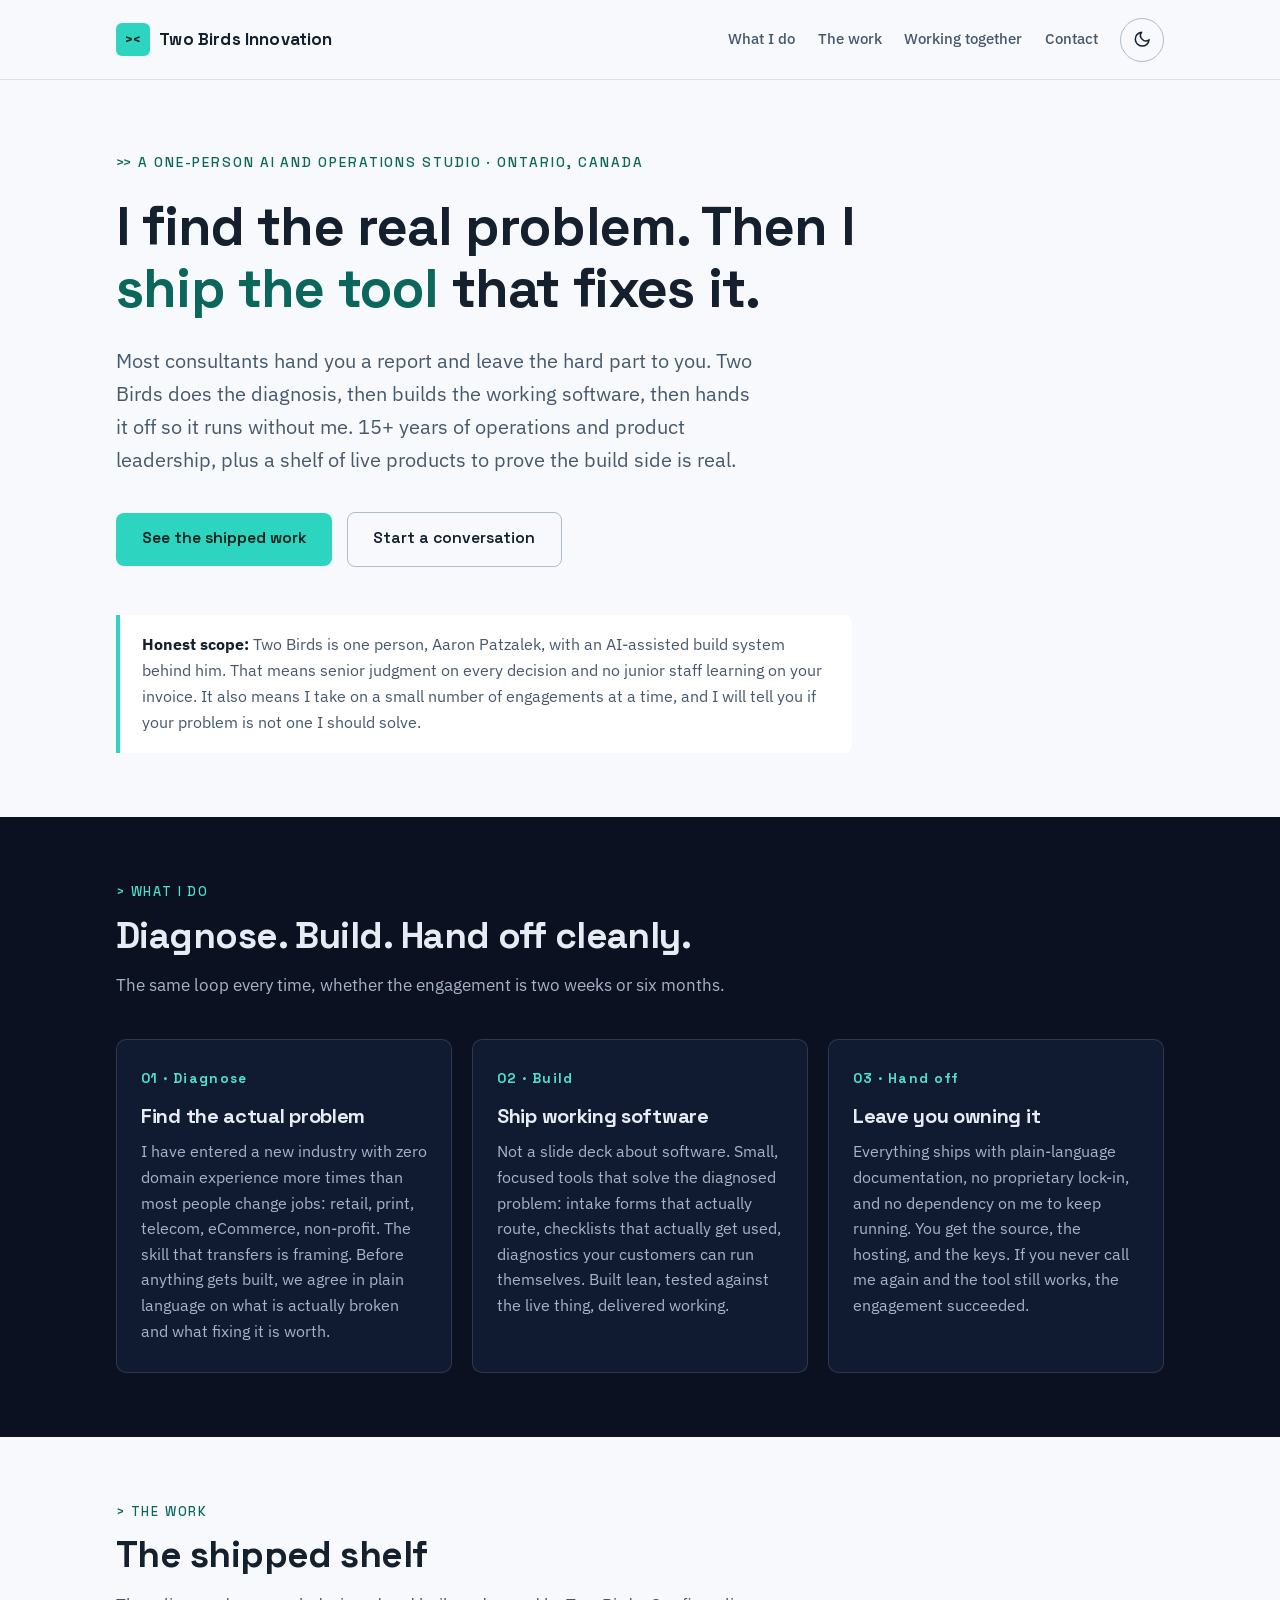
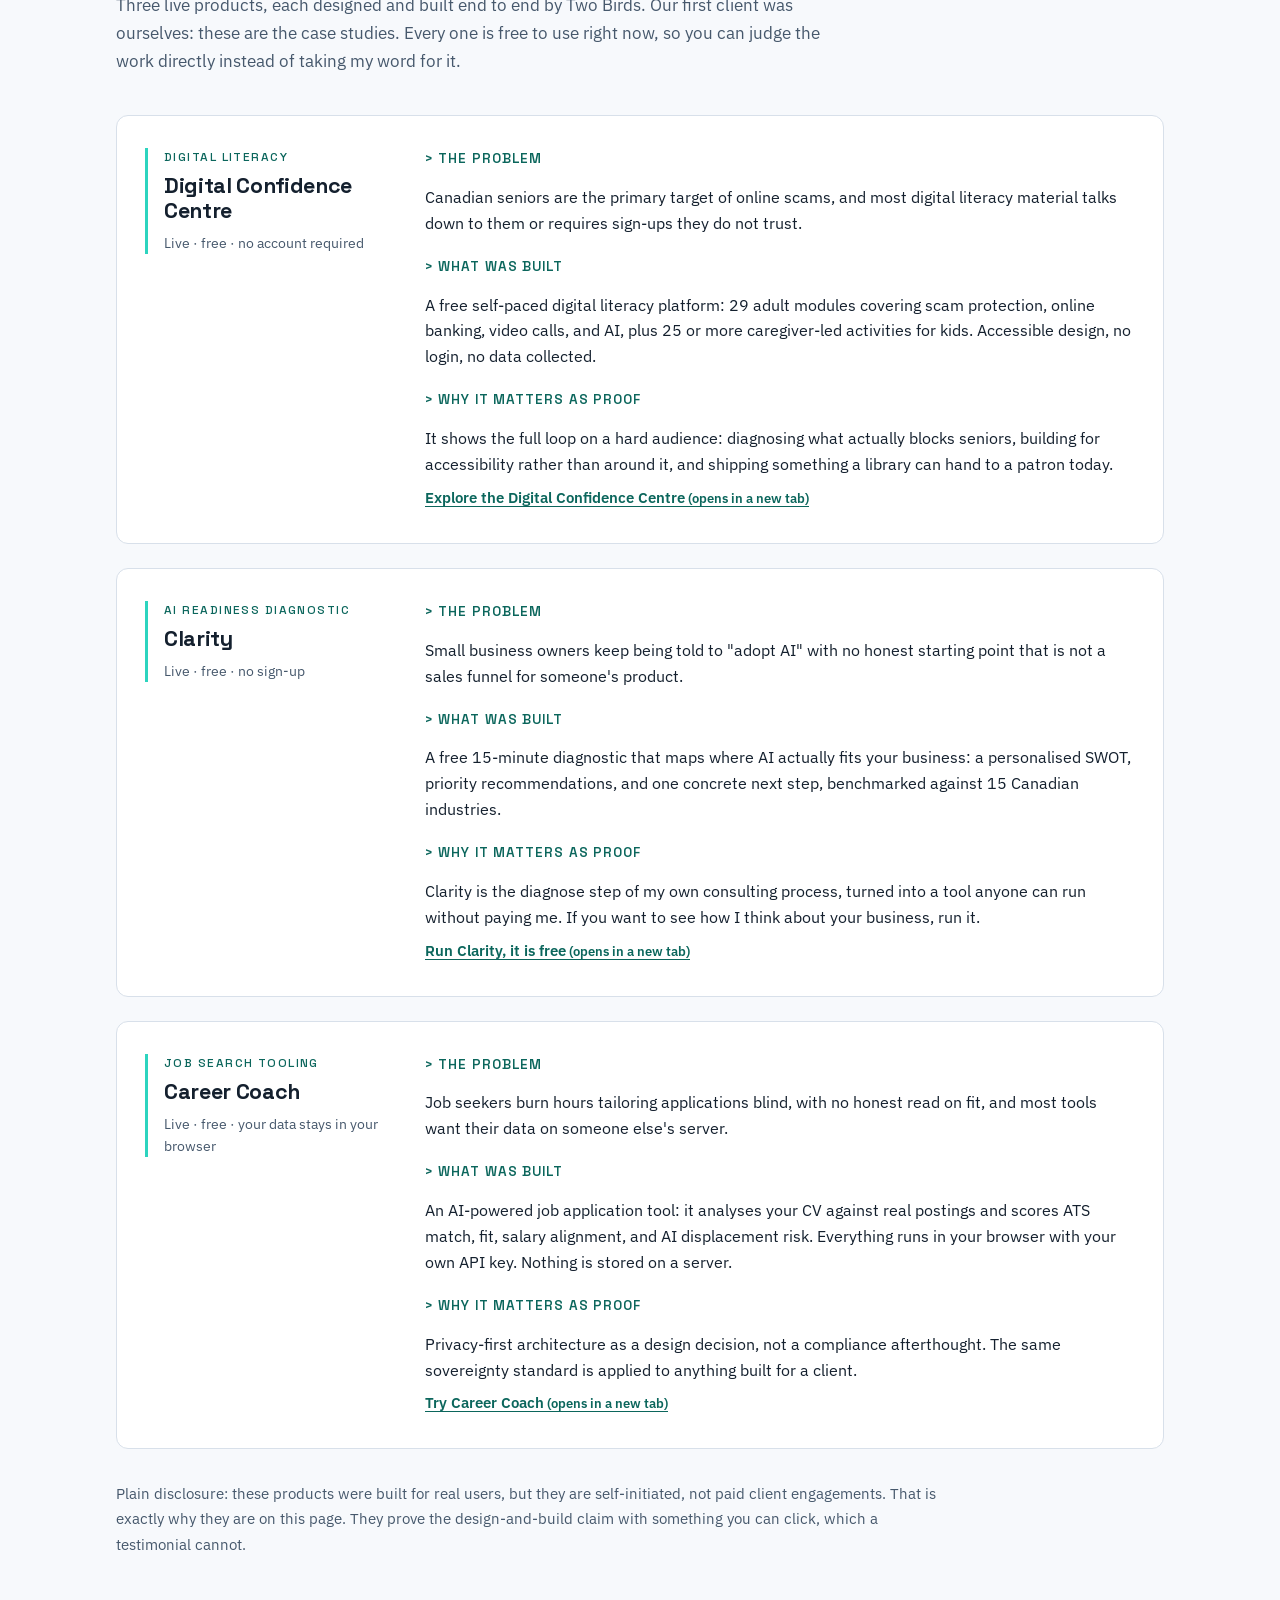
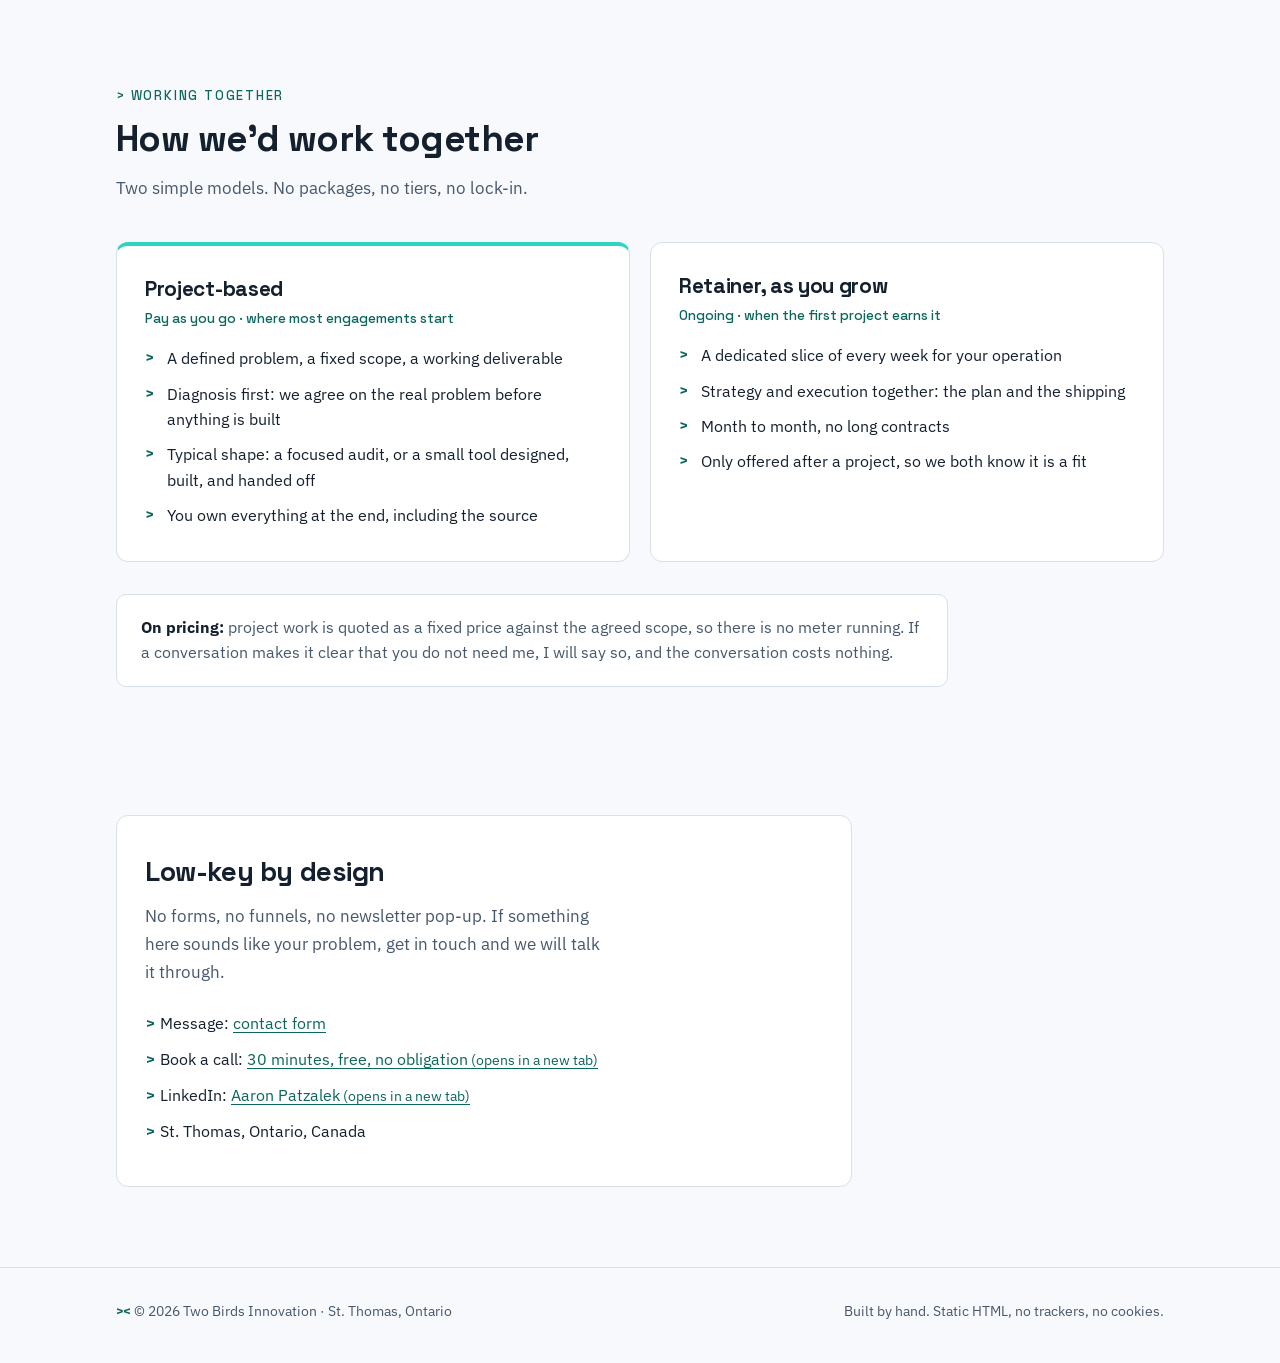
==== commit fd17aa27: "fix(recency): correct experience figure, annotate C3 claims per S-RECENCY-CONTRACT-SWEEP-FIXES-001 -" ====
--- a/v2-lab/index.html
+++ b/v2-lab/index.html
@@ -392,7 +392,7 @@
                 <p class="lede">
                     Most consultants hand you a report and leave the hard part to you.
                     Two Birds does the diagnosis, then builds the working software, then hands it
-                    off so it runs without me. Twenty years of operations and product leadership,
+                    off so it runs without me. <span data-claim="years-experience" data-v="1" data-c="3" data-verified="2026-09-14">15+ years</span> of operations and product leadership,
                     plus a shelf of live products to prove the build side is real.
                 </p>
                 <div class="cta-row">
@@ -621,7 +621,7 @@
                     </p>
                     <ul class="contact-lines">
                         <li>Message: <a href="../consulting.html#contact">contact form</a></li>
-                        <li>Book a call: <a href="https://calendly.com/twobirdsinnovation/30min" target="_blank" rel="noopener">30 minutes, free, no obligation</a></li>
+                        <li>Book a call: <a href="https://cal.com/twobirds-4n5ajg/30min" target="_blank" rel="noopener">30 minutes, free, no obligation</a></li>
                         <li>LinkedIn: <a href="https://linkedin.com/in/aaronpatzalek" target="_blank" rel="noopener">Aaron Patzalek</a></li>
                         <li>St. Thomas, Ontario, Canada</li>
                     </ul>
@@ -633,10 +633,11 @@
 
     <footer class="site-footer">
         <div class="wrap">
-            <p><span class="foot-chev" aria-hidden="true">&gt;&lt;</span> &copy; 2026 Two Birds Innovation &middot; St. Thomas, Ontario</p>
+            <p><span class="foot-chev" aria-hidden="true">&gt;&lt;</span> &copy; <span id="copyright-year">2026</span> Two Birds Innovation &middot; St. Thomas, Ontario</p>
             <p>Built by hand. Static HTML, no trackers, no cookies.</p>
         </div>
     </footer>
+    <script>document.getElementById('copyright-year').textContent = new Date().getFullYear();</script>
 
     <script>
       // External-link framing: every off-site link opens in a new tab and
